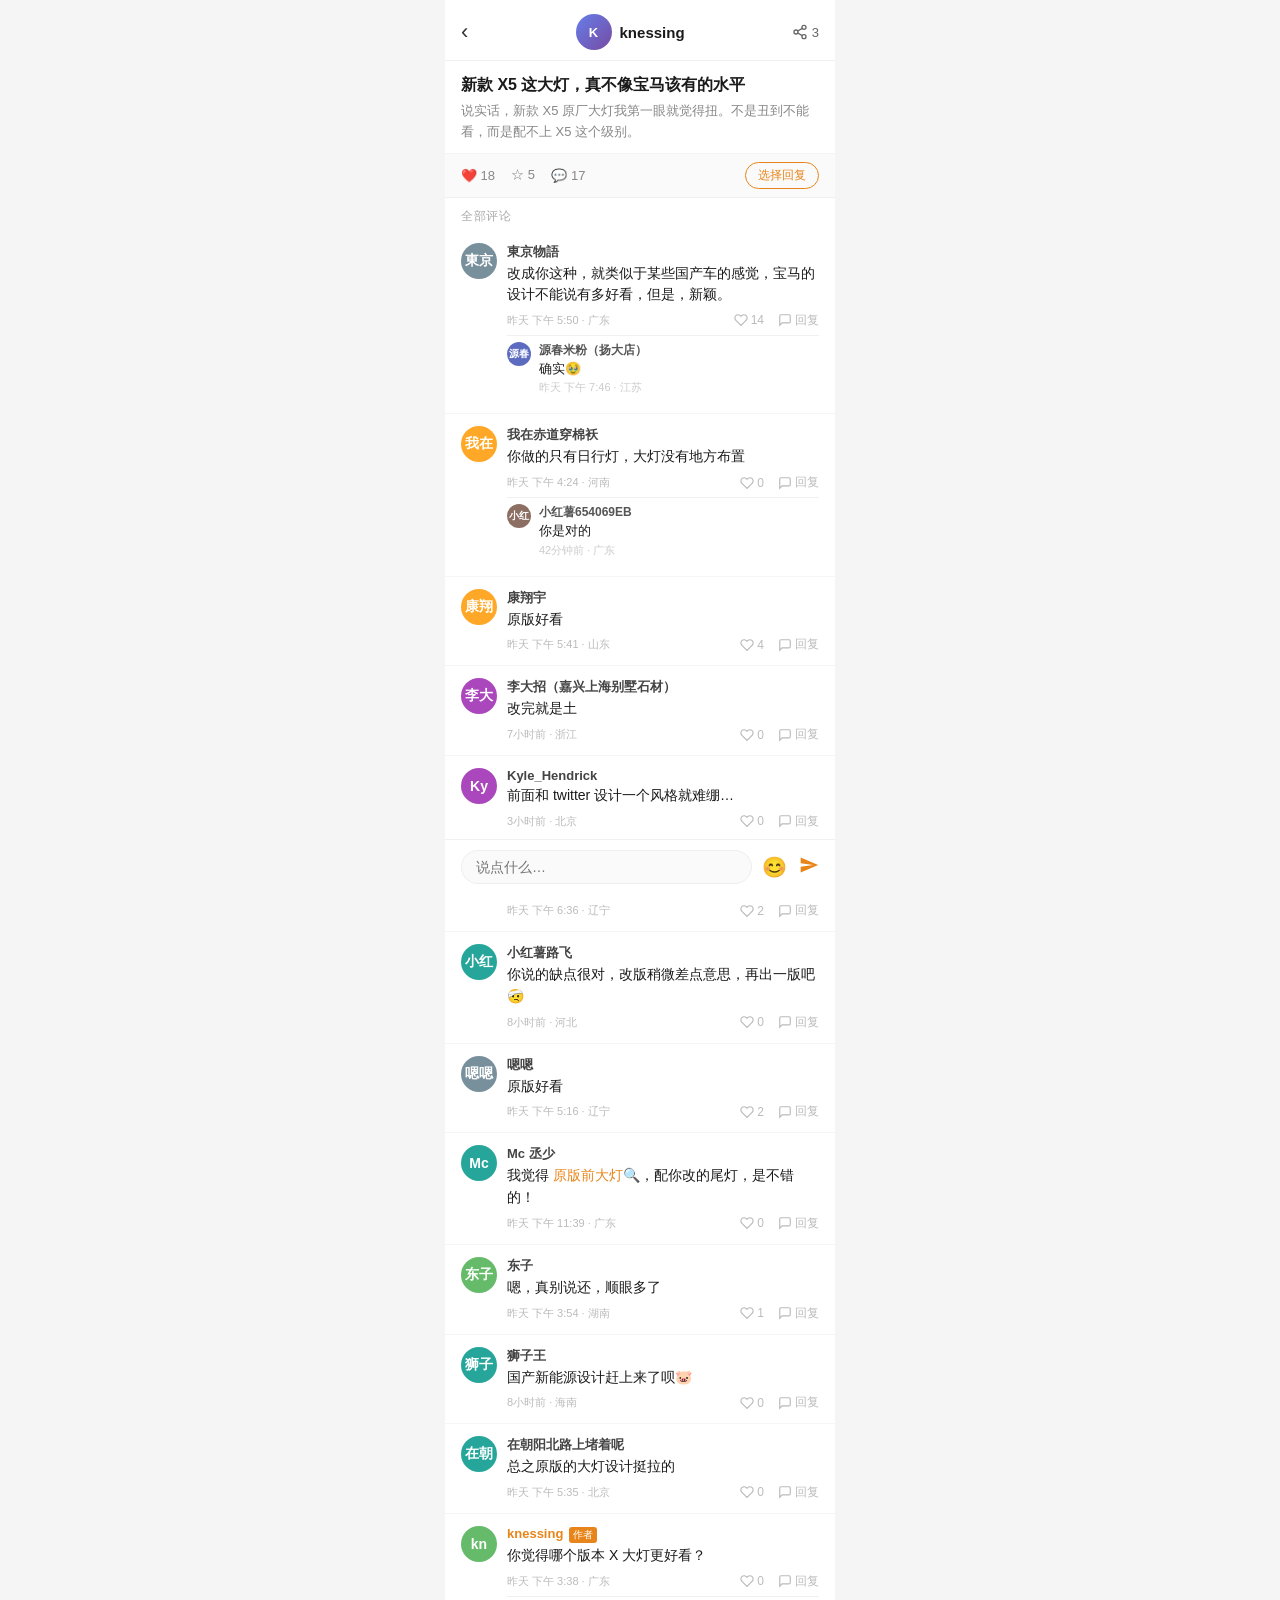
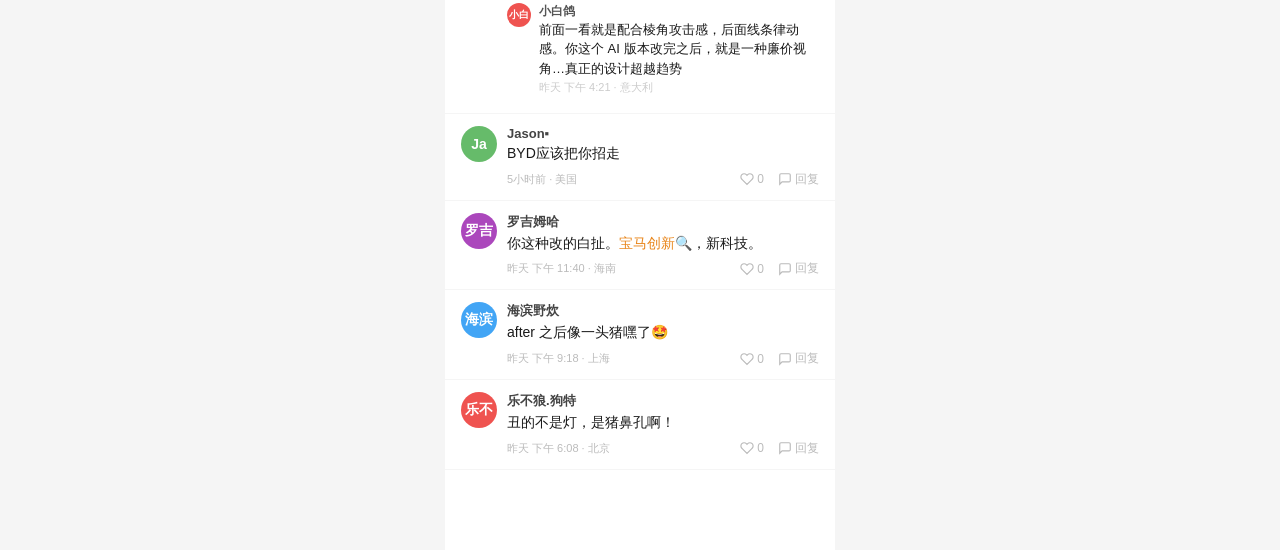
==== index.html @ ade6b425 "feat: 实现有选择回复评论系统 - 新增 index.html：仿小红书风格的评论界面 - 支持单条内联回复（点击评论下方回复按钮） - 支持有选择回复（批量）：进入选择模式 → 勾选多条评论 →" ====
<!DOCTYPE html>
<html lang="zh-CN">
<head>
  <meta charset="UTF-8" />
  <meta name="viewport" content="width=device-width, initial-scale=1.0, maximum-scale=1.0" />
  <title>有选择回复 · 评论系统</title>
  <style>
    * { box-sizing: border-box; margin: 0; padding: 0; }

    body {
      font-family: -apple-system, BlinkMacSystemFont, "PingFang SC", "Helvetica Neue", sans-serif;
      background: #f5f5f5;
      min-height: 100vh;
      display: flex;
      justify-content: center;
      align-items: flex-start;
    }

    .phone-frame {
      width: 390px;
      min-height: 100vh;
      background: #fff;
      position: relative;
      overflow: hidden;
    }

    /* ── Top bar ── */
    .top-bar {
      display: flex;
      align-items: center;
      justify-content: space-between;
      padding: 14px 16px 10px;
      border-bottom: 1px solid #f0f0f0;
      position: sticky;
      top: 0;
      background: #fff;
      z-index: 10;
    }
    .top-bar .back { font-size: 22px; color: #333; cursor: pointer; }
    .top-bar .profile { display: flex; align-items: center; gap: 8px; }
    .top-bar .avatar {
      width: 36px; height: 36px; border-radius: 50%;
      background: linear-gradient(135deg, #667eea, #764ba2);
      display: flex; align-items: center; justify-content: center;
      color: #fff; font-size: 13px; font-weight: 600;
    }
    .top-bar .username { font-size: 15px; font-weight: 600; color: #1a1a1a; }
    .top-bar .share-btn {
      display: flex; align-items: center; gap: 4px;
      font-size: 13px; color: #666;
    }

    /* ── Post header ── */
    .post-header {
      padding: 12px 16px 10px;
      border-bottom: 1px solid #f5f5f5;
    }
    .post-header h2 { font-size: 16px; font-weight: 700; color: #1a1a1a; line-height: 1.5; }
    .post-header p { font-size: 13px; color: #888; margin-top: 4px; line-height: 1.6; }

    /* ── Toolbar strip ── */
    .toolbar {
      display: flex;
      align-items: center;
      justify-content: space-between;
      padding: 8px 16px;
      border-bottom: 1px solid #f0f0f0;
      background: #fafafa;
    }
    .toolbar .stats { display: flex; gap: 16px; font-size: 13px; color: #888; }
    .toolbar .stats span { display: flex; align-items: center; gap: 4px; }

    /* ── Batch controls ── */
    .batch-bar {
      display: flex;
      align-items: center;
      justify-content: space-between;
      padding: 8px 16px;
      background: #fff8f0;
      border-bottom: 1px solid #ffe4b5;
      font-size: 13px;
    }
    .batch-bar.hidden { display: none; }
    .batch-bar .select-all {
      display: flex; align-items: center; gap: 6px; color: #e8851a; cursor: pointer;
    }
    .batch-bar .select-count { color: #888; }
    .batch-bar .reply-selected-btn {
      background: #e8851a; color: #fff;
      border: none; border-radius: 16px;
      padding: 5px 14px; font-size: 13px;
      cursor: pointer; font-weight: 600;
    }
    .batch-bar .reply-selected-btn:disabled {
      background: #ddd; color: #aaa; cursor: not-allowed;
    }

    /* ── Select mode toggle ── */
    .select-mode-btn {
      background: none; border: 1px solid #e8851a;
      color: #e8851a; border-radius: 14px;
      padding: 4px 12px; font-size: 12px;
      cursor: pointer; font-weight: 500;
    }
    .select-mode-btn.active {
      background: #e8851a; color: #fff;
    }

    /* ── Comment list ── */
    .comments-section { padding: 0 0 80px; }

    .section-label {
      font-size: 12px; color: #aaa;
      padding: 10px 16px 6px;
      letter-spacing: 0.5px;
    }

    .comment-item {
      display: flex;
      align-items: flex-start;
      gap: 10px;
      padding: 12px 16px;
      border-bottom: 1px solid #f5f5f5;
      position: relative;
      transition: background 0.15s;
      cursor: default;
    }
    .comment-item.selectable { cursor: pointer; }
    .comment-item.selected { background: #fff8f0; }
    .comment-item:hover.selectable { background: #fafafa; }

    /* Selection checkbox */
    .comment-item .check-wrap {
      display: none;
      flex-shrink: 0;
      margin-top: 2px;
    }
    .select-mode .comment-item .check-wrap { display: flex; }
    .check-box {
      width: 20px; height: 20px; border-radius: 50%;
      border: 2px solid #ccc;
      display: flex; align-items: center; justify-content: center;
      font-size: 11px; color: transparent;
      transition: all 0.15s;
    }
    .comment-item.selected .check-box {
      background: #e8851a; border-color: #e8851a; color: #fff;
    }

    .comment-avatar {
      width: 36px; height: 36px; border-radius: 50%;
      flex-shrink: 0;
      display: flex; align-items: center; justify-content: center;
      font-size: 14px; font-weight: 600; color: #fff;
    }
    .comment-body { flex: 1; min-width: 0; }
    .comment-meta {
      display: flex; align-items: baseline; gap: 6px; margin-bottom: 2px;
    }
    .comment-author { font-size: 13px; font-weight: 600; color: #444; }
    .comment-author.author-badge {
      color: #e8851a;
    }
    .author-tag {
      font-size: 10px; background: #e8851a; color: #fff;
      padding: 1px 4px; border-radius: 3px; font-weight: 500;
    }
    .comment-text {
      font-size: 14px; color: #1a1a1a; line-height: 1.55;
      word-break: break-all;
    }
    .comment-text .mention { color: #e8851a; }
    .comment-footer {
      display: flex; align-items: center; justify-content: space-between;
      margin-top: 6px;
    }
    .comment-time { font-size: 11px; color: #bbb; }
    .comment-actions { display: flex; align-items: center; gap: 14px; }
    .action-btn {
      display: flex; align-items: center; gap: 3px;
      font-size: 12px; color: #bbb;
      background: none; border: none; cursor: pointer;
      padding: 0;
    }
    .action-btn:hover { color: #888; }
    .action-btn.liked { color: #e8851a; }
    .action-btn svg { width: 14px; height: 14px; }

    /* inline reply ── */
    .inline-reply-area {
      display: none;
      margin-top: 8px;
      background: #f9f9f9;
      border-radius: 8px;
      overflow: hidden;
    }
    .inline-reply-area.open { display: block; }
    .inline-reply-area textarea {
      width: 100%; border: none; outline: none;
      background: transparent;
      font-size: 13px; color: #333;
      padding: 8px 10px; resize: none;
      min-height: 60px;
      font-family: inherit;
    }
    .inline-reply-footer {
      display: flex; justify-content: flex-end;
      padding: 4px 8px 6px;
      gap: 8px;
    }
    .cancel-reply-btn {
      background: none; border: 1px solid #ddd;
      color: #888; border-radius: 14px;
      padding: 4px 12px; font-size: 12px;
      cursor: pointer;
    }
    .send-reply-btn {
      background: #e8851a; color: #fff;
      border: none; border-radius: 14px;
      padding: 4px 14px; font-size: 12px;
      cursor: pointer; font-weight: 600;
    }
    .send-reply-btn:disabled { background: #ddd; color: #aaa; cursor: not-allowed; }

    /* sub-replies */
    .sub-replies { margin-top: 6px; padding-left: 0; }
    .sub-reply {
      display: flex; gap: 8px;
      padding: 6px 0;
      border-top: 1px solid #f0f0f0;
    }
    .sub-reply-avatar {
      width: 24px; height: 24px; border-radius: 50%;
      flex-shrink: 0;
      display: flex; align-items: center; justify-content: center;
      font-size: 10px; font-weight: 600; color: #fff;
    }
    .sub-reply-body .author { font-size: 12px; font-weight: 600; color: #555; }
    .sub-reply-body .text { font-size: 13px; color: #1a1a1a; line-height: 1.5; }
    .sub-reply-body .time { font-size: 11px; color: #ccc; margin-top: 2px; }

    /* ── Batch reply modal ── */
    .modal-overlay {
      display: none;
      position: fixed; inset: 0;
      background: rgba(0,0,0,0.45);
      z-index: 100;
      align-items: flex-end;
      justify-content: center;
    }
    .modal-overlay.open { display: flex; }
    .modal-sheet {
      width: 390px;
      background: #fff;
      border-radius: 18px 18px 0 0;
      padding: 0 0 30px;
      max-height: 80vh;
      overflow-y: auto;
      animation: slideUp 0.25s ease;
    }
    @keyframes slideUp {
      from { transform: translateY(100%); }
      to { transform: translateY(0); }
    }
    .modal-handle {
      width: 36px; height: 4px; background: #ddd; border-radius: 2px;
      margin: 12px auto 6px;
    }
    .modal-header {
      display: flex; align-items: center; justify-content: space-between;
      padding: 10px 16px;
      border-bottom: 1px solid #f0f0f0;
    }
    .modal-header h3 { font-size: 15px; font-weight: 700; }
    .modal-close {
      background: none; border: none; font-size: 20px;
      color: #aaa; cursor: pointer; line-height: 1;
    }
    .selected-preview {
      padding: 10px 16px;
      border-bottom: 1px solid #f5f5f5;
    }
    .selected-preview-label {
      font-size: 12px; color: #aaa; margin-bottom: 8px;
    }
    .selected-chip {
      display: inline-flex; align-items: center; gap: 4px;
      background: #fff5e6; border: 1px solid #ffd699;
      border-radius: 12px; padding: 3px 10px;
      font-size: 12px; color: #c87000;
      margin: 3px 4px 3px 0;
    }
    .selected-chip .chip-remove {
      cursor: pointer; font-size: 13px; color: #e8851a;
      line-height: 1;
    }
    .modal-textarea-wrap { padding: 10px 16px; }
    .modal-textarea-wrap textarea {
      width: 100%; border: 1px solid #eee;
      border-radius: 10px; outline: none;
      font-size: 14px; color: #333;
      padding: 10px 12px; resize: none;
      min-height: 90px;
      font-family: inherit;
      background: #fafafa;
    }
    .modal-textarea-wrap textarea:focus { border-color: #e8851a; background: #fff; }
    .modal-actions {
      display: flex; justify-content: flex-end;
      padding: 4px 16px;
      gap: 10px;
    }
    .modal-cancel-btn {
      background: none; border: 1px solid #ddd;
      color: #888; border-radius: 20px;
      padding: 8px 20px; font-size: 14px;
      cursor: pointer;
    }
    .modal-send-btn {
      background: #e8851a; color: #fff;
      border: none; border-radius: 20px;
      padding: 8px 24px; font-size: 14px;
      cursor: pointer; font-weight: 600;
    }
    .modal-send-btn:disabled { background: #ddd; color: #aaa; cursor: not-allowed; }

    /* ── Bottom bar ── */
    .bottom-bar {
      position: fixed; bottom: 0;
      width: 390px;
      background: #fff;
      border-top: 1px solid #f0f0f0;
      padding: 10px 16px 16px;
      display: flex; align-items: center; gap: 10px;
    }
    .bottom-input {
      flex: 1; border: 1px solid #eee; border-radius: 20px;
      padding: 8px 14px; font-size: 14px;
      outline: none; background: #fafafa;
      font-family: inherit; color: #333;
    }
    .bottom-input:focus { border-color: #e8851a; background: #fff; }
    .bottom-actions { display: flex; gap: 12px; align-items: center; }
    .bottom-icon { font-size: 20px; color: #888; cursor: pointer; }

    /* toast */
    .toast {
      position: fixed; bottom: 80px; left: 50%;
      transform: translateX(-50%) translateY(20px);
      background: rgba(0,0,0,0.75); color: #fff;
      padding: 8px 18px; border-radius: 20px;
      font-size: 13px; opacity: 0;
      transition: all 0.25s;
      z-index: 200;
      white-space: nowrap;
    }
    .toast.show { opacity: 1; transform: translateX(-50%) translateY(0); }
  </style>
</head>
<body>
<div class="phone-frame">

  <!-- Top bar -->
  <div class="top-bar">
    <span class="back">‹</span>
    <div class="profile">
      <div class="avatar">K</div>
      <span class="username">knessing</span>
    </div>
    <div class="share-btn">
      <svg width="16" height="16" viewBox="0 0 24 24" fill="none" stroke="currentColor" stroke-width="2"><circle cx="18" cy="5" r="3"/><circle cx="6" cy="12" r="3"/><circle cx="18" cy="19" r="3"/><line x1="8.59" y1="13.51" x2="15.42" y2="17.49"/><line x1="15.41" y1="6.51" x2="8.59" y2="10.49"/></svg>
      3
    </div>
  </div>

  <!-- Post header -->
  <div class="post-header">
    <h2>新款 X5 这大灯，真不像宝马该有的水平</h2>
    <p>说实话，新款 X5 原厂大灯我第一眼就觉得扭。不是丑到不能看，而是配不上 X5 这个级别。</p>
  </div>

  <!-- Toolbar -->
  <div class="toolbar">
    <div class="stats">
      <span>❤️ 18</span>
      <span>☆ 5</span>
      <span>💬 <span id="comment-count">41</span></span>
    </div>
    <button class="select-mode-btn" id="selectModeBtn" onclick="toggleSelectMode()">选择回复</button>
  </div>

  <!-- Batch bar -->
  <div class="batch-bar hidden" id="batchBar">
    <label class="select-all" onclick="toggleSelectAll()">
      <div class="check-box" id="selectAllBox">✓</div>
      全选
    </label>
    <span class="select-count" id="selectCount">已选 0 条</span>
    <button class="reply-selected-btn" id="replySelectedBtn" disabled onclick="openBatchModal()">回复所选</button>
  </div>

  <!-- Comments -->
  <div class="comments-section" id="commentsSection">
    <div class="section-label">全部评论</div>
  </div>

  <!-- Bottom bar -->
  <div class="bottom-bar">
    <input class="bottom-input" placeholder="说点什么…" id="mainInput" />
    <div class="bottom-actions">
      <span class="bottom-icon">😊</span>
      <span class="bottom-icon" onclick="sendMainComment()">
        <svg width="20" height="20" viewBox="0 0 24 24" fill="#e8851a"><path d="M2 21l21-9L2 3v7l15 2-15 2z"/></svg>
      </span>
    </div>
  </div>
</div>

<!-- Batch reply modal -->
<div class="modal-overlay" id="batchModal">
  <div class="modal-sheet">
    <div class="modal-handle"></div>
    <div class="modal-header">
      <h3>批量回复所选评论</h3>
      <button class="modal-close" onclick="closeBatchModal()">×</button>
    </div>
    <div class="selected-preview">
      <div class="selected-preview-label">已选评论用户</div>
      <div id="selectedChips"></div>
    </div>
    <div class="modal-textarea-wrap">
      <textarea id="batchReplyText" placeholder="输入回复内容，将发送给所有选中的评论…" oninput="updateModalSendBtn()"></textarea>
    </div>
    <div class="modal-actions">
      <button class="modal-cancel-btn" onclick="closeBatchModal()">取消</button>
      <button class="modal-send-btn" id="modalSendBtn" disabled onclick="sendBatchReply()">发送回复</button>
    </div>
  </div>
</div>

<div class="toast" id="toast"></div>

<script>
// ── Data ──────────────────────────────────────────────────────────────────
const AVATAR_COLORS = [
  '#5c6bc0','#26a69a','#66bb6a','#ef5350','#ab47bc',
  '#42a5f5','#ffa726','#8d6e63','#78909c','#ec407a'
];

const commentsData = [
  {
    id: 1, author: '東京物語',
    text: '改成你这种，就类似于某些国产车的感觉，宝马的设计不能说有多好看，但是，新颖。',
    time: '昨天 下午 5:50', location: '广东', likes: 14,
    replies: [
      { id: 11, author: '源春米粉（扬大店）', text: '确实🥹', time: '昨天 下午 7:46', location: '江苏' }
    ]
  },
  {
    id: 2, author: '我在赤道穿棉袄',
    text: '你做的只有日行灯，大灯没有地方布置',
    time: '昨天 下午 4:24', location: '河南', likes: 0,
    replies: [
      { id: 21, author: '小红薯654069EB', text: '你是对的', time: '42分钟前', location: '广东' }
    ]
  },
  {
    id: 3, author: '康翔宇', text: '原版好看',
    time: '昨天 下午 5:41', location: '山东', likes: 4, replies: []
  },
  {
    id: 4, author: '李大招（嘉兴上海别墅石材）', text: '改完就是土',
    time: '7小时前', location: '浙江', likes: 0, replies: []
  },
  {
    id: 5, author: 'Kyle_Hendrick', text: '前面和 twitter 设计一个风格就难绷…',
    time: '3小时前', location: '北京', likes: 0, replies: []
  },
  {
    id: 6, author: '神经蛙', text: '我站原版',
    time: '昨天 下午 6:36', location: '辽宁', likes: 2, replies: []
  },
  {
    id: 7, author: '小红薯路飞',
    text: '你说的缺点很对，改版稍微差点意思，再出一版吧🤕',
    time: '8小时前', location: '河北', likes: 0, replies: []
  },
  {
    id: 8, author: '嗯嗯', text: '原版好看',
    time: '昨天 下午 5:16', location: '辽宁', likes: 2, replies: []
  },
  {
    id: 9, author: 'Mc 丞少',
    text: '我觉得 <span class="mention">原版前大灯</span>🔍，配你改的尾灯，是不错的！',
    time: '昨天 下午 11:39', location: '广东', likes: 0, replies: []
  },
  {
    id: 10, author: '东子', text: '嗯，真别说还，顺眼多了',
    time: '昨天 下午 3:54', location: '湖南', likes: 1, replies: []
  },
  {
    id: 11, author: '狮子王', text: '国产新能源设计赶上来了呗🐷',
    time: '8小时前', location: '海南', likes: 0, replies: []
  },
  {
    id: 12, author: '在朝阳北路上堵着呢', text: '总之原版的大灯设计挺拉的',
    time: '昨天 下午 5:35', location: '北京', likes: 0, replies: []
  },
  {
    id: 13, author: 'knessing', isAuthor: true,
    text: '你觉得哪个版本 X 大灯更好看？',
    time: '昨天 下午 3:38', location: '广东', likes: 0, replies: [
      { id: 131, author: '小白鸽',
        text: '前面一看就是配合棱角攻击感，后面线条律动感。你这个 AI 版本改完之后，就是一种廉价视角…真正的设计超越趋势',
        time: '昨天 下午 4:21', location: '意大利' }
    ]
  },
  {
    id: 14, author: 'Jason▪️', text: 'BYD应该把你招走',
    time: '5小时前', location: '美国', likes: 0, replies: []
  },
  {
    id: 15, author: '罗吉姆哈',
    text: '你这种改的白扯。<span class="mention">宝马创新</span>🔍，新科技。',
    time: '昨天 下午 11:40', location: '海南', likes: 0, replies: []
  },
  {
    id: 16, author: '海滨野炊', text: 'after 之后像一头猪嘿了🤩',
    time: '昨天 下午 9:18', location: '上海', likes: 0, replies: []
  },
  {
    id: 17, author: '乐不狼.狗特', text: '丑的不是灯，是猪鼻孔啊！',
    time: '昨天 下午 6:08', location: '北京', likes: 0, replies: []
  },
];

// ── State ─────────────────────────────────────────────────────────────────
let selectMode = false;
let selectedIds = new Set();
let likedIds = new Set();
let openReplyId = null;
let comments = JSON.parse(JSON.stringify(commentsData));

function getAvatarColor(name) {
  let h = 0;
  for (let i = 0; i < name.length; i++) h = (h * 31 + name.charCodeAt(i)) & 0xffffff;
  return AVATAR_COLORS[Math.abs(h) % AVATAR_COLORS.length];
}
function initials(name) { return name.replace(/[^\u4e00-\u9fa5a-zA-Z]/g, '').slice(0, 2) || name.slice(0, 2); }

// ── Render ────────────────────────────────────────────────────────────────
function render() {
  const container = document.getElementById('commentsSection');
  const label = container.querySelector('.section-label');
  container.innerHTML = '';
  container.appendChild(label);

  if (selectMode) container.classList.add('select-mode');
  else container.classList.remove('select-mode');

  comments.forEach(c => {
    const el = buildCommentEl(c);
    container.appendChild(el);
  });
  document.getElementById('comment-count').textContent = comments.length;
}

function buildCommentEl(c) {
  const wrap = document.createElement('div');
  wrap.className = 'comment-item' + (selectMode ? ' selectable' : '') + (selectedIds.has(c.id) ? ' selected' : '');
  wrap.dataset.id = c.id;

  if (selectMode) {
    wrap.addEventListener('click', () => toggleSelect(c.id));
  }

  const checkWrap = `<div class="check-wrap"><div class="check-box">${selectedIds.has(c.id) ? '✓' : ''}</div></div>`;
  const avatarBg = getAvatarColor(c.author);
  const avatar = `<div class="comment-avatar" style="background:${avatarBg}">${initials(c.author)}</div>`;

  const authorClass = c.isAuthor ? 'comment-author author-badge' : 'comment-author';
  const authorTag = c.isAuthor ? '<span class="author-tag">作者</span>' : '';

  const subRepliesHtml = (c.replies || []).map(r => `
    <div class="sub-reply">
      <div class="sub-reply-avatar" style="background:${getAvatarColor(r.author)}">${initials(r.author)}</div>
      <div class="sub-reply-body">
        <div class="author">${escHtml(r.author)}</div>
        <div class="text">${escHtml(r.text)}</div>
        <div class="time">${r.time} · ${r.location}</div>
      </div>
    </div>`).join('');

  const replyAreaOpen = openReplyId === c.id;

  wrap.innerHTML = `
    ${checkWrap}
    ${avatar}
    <div class="comment-body">
      <div class="comment-meta">
        <span class="${authorClass}">${escHtml(c.author)}</span>
        ${authorTag}
      </div>
      <div class="comment-text">${c.text}</div>
      <div class="comment-footer">
        <span class="comment-time">${c.time} · ${c.location}</span>
        <div class="comment-actions">
          <button class="action-btn${likedIds.has(c.id) ? ' liked' : ''}" data-action="like" data-id="${c.id}">
            <svg viewBox="0 0 24 24" fill="${likedIds.has(c.id) ? 'currentColor' : 'none'}" stroke="currentColor" stroke-width="2">
              <path d="M20.84 4.61a5.5 5.5 0 0 0-7.78 0L12 5.67l-1.06-1.06a5.5 5.5 0 0 0-7.78 7.78l1.06 1.06L12 21.23l7.78-7.78 1.06-1.06a5.5 5.5 0 0 0 0-7.78z"/>
            </svg>
            ${(c.likes || 0) + (likedIds.has(c.id) ? 1 : 0)}
          </button>
          <button class="action-btn" data-action="reply" data-id="${c.id}">
            <svg viewBox="0 0 24 24" fill="none" stroke="currentColor" stroke-width="2">
              <path d="M21 15a2 2 0 0 1-2 2H7l-4 4V5a2 2 0 0 1 2-2h14a2 2 0 0 1 2 2z"/>
            </svg>
            回复
          </button>
        </div>
      </div>
      <div class="inline-reply-area${replyAreaOpen ? ' open' : ''}" id="reply-area-${c.id}">
        <textarea placeholder="回复 @${escAttr(c.author)}…" id="reply-input-${c.id}"></textarea>
        <div class="inline-reply-footer">
          <button class="cancel-reply-btn" data-action="cancel-reply" data-id="${c.id}">取消</button>
          <button class="send-reply-btn" data-action="send-reply" data-id="${c.id}">发送</button>
        </div>
      </div>
      ${subRepliesHtml ? `<div class="sub-replies">${subRepliesHtml}</div>` : ''}
    </div>`;

  // Delegate click events inside comment
  wrap.addEventListener('click', e => {
    if (selectMode) return; // handled by wrap click
    const btn = e.target.closest('[data-action]');
    if (!btn) return;
    e.stopPropagation();
    const action = btn.dataset.action;
    const id = parseInt(btn.dataset.id);
    if (action === 'like') handleLike(id);
    else if (action === 'reply') handleReply(id);
    else if (action === 'cancel-reply') handleCancelReply(id);
    else if (action === 'send-reply') handleSendReply(id);
  });

  return wrap;
}

function escHtml(s) {
  return String(s).replace(/&/g,'&amp;').replace(/</g,'&lt;').replace(/>/g,'&gt;');
}
function escAttr(s) {
  return String(s).replace(/"/g,'&quot;');
}

// ── Actions ───────────────────────────────────────────────────────────────
function handleLike(id) {
  if (likedIds.has(id)) likedIds.delete(id);
  else likedIds.add(id);
  render();
}

function handleReply(id) {
  openReplyId = openReplyId === id ? null : id;
  render();
  if (openReplyId) {
    const ta = document.getElementById(`reply-input-${id}`);
    if (ta) ta.focus();
  }
}

function handleCancelReply(id) {
  openReplyId = null;
  render();
}

function handleSendReply(id) {
  const ta = document.getElementById(`reply-input-${id}`);
  const text = ta ? ta.value.trim() : '';
  if (!text) { showToast('请输入回复内容'); return; }
  const c = comments.find(x => x.id === id);
  if (c) {
    c.replies = c.replies || [];
    c.replies.push({
      id: Date.now(), author: 'knessing',
      text, time: '刚刚', location: '广东'
    });
  }
  openReplyId = null;
  render();
  showToast('回复已发送');
}

function toggleSelectMode() {
  selectMode = !selectMode;
  selectedIds.clear();
  openReplyId = null;
  const btn = document.getElementById('selectModeBtn');
  const bar = document.getElementById('batchBar');
  if (selectMode) {
    btn.textContent = '取消选择';
    btn.classList.add('active');
    bar.classList.remove('hidden');
  } else {
    btn.textContent = '选择回复';
    btn.classList.remove('active');
    bar.classList.add('hidden');
  }
  updateBatchBar();
  render();
}

function toggleSelect(id) {
  if (selectedIds.has(id)) selectedIds.delete(id);
  else selectedIds.add(id);
  updateBatchBar();
  render();
}

function toggleSelectAll() {
  if (selectedIds.size === comments.length) {
    selectedIds.clear();
  } else {
    comments.forEach(c => selectedIds.add(c.id));
  }
  updateBatchBar();
  render();
}

function updateBatchBar() {
  const n = selectedIds.size;
  document.getElementById('selectCount').textContent = `已选 ${n} 条`;
  const btn = document.getElementById('replySelectedBtn');
  btn.disabled = n === 0;
  const box = document.getElementById('selectAllBox');
  if (selectedIds.size === comments.length && comments.length > 0) {
    box.textContent = '✓';
    box.style.background = '#e8851a';
    box.style.borderColor = '#e8851a';
    box.style.color = '#fff';
  } else {
    box.textContent = '';
    box.style.background = '';
    box.style.borderColor = '';
    box.style.color = '';
  }
}

function openBatchModal() {
  const chips = document.getElementById('selectedChips');
  chips.innerHTML = '';
  selectedIds.forEach(id => {
    const c = comments.find(x => x.id === id);
    if (!c) return;
    const chip = document.createElement('span');
    chip.className = 'selected-chip';
    chip.innerHTML = `@${escHtml(c.author)} <span class="chip-remove" data-id="${id}">×</span>`;
    chip.querySelector('.chip-remove').addEventListener('click', e => {
      e.stopPropagation();
      selectedIds.delete(id);
      updateBatchBar();
      openBatchModal(); // re-render chips
    });
    chips.appendChild(chip);
  });
  if (selectedIds.size === 0) { closeBatchModal(); return; }
  document.getElementById('batchModal').classList.add('open');
  document.getElementById('batchReplyText').value = '';
  updateModalSendBtn();
}

function closeBatchModal() {
  document.getElementById('batchModal').classList.remove('open');
}

function updateModalSendBtn() {
  const v = document.getElementById('batchReplyText').value.trim();
  document.getElementById('modalSendBtn').disabled = !v || selectedIds.size === 0;
}

function sendBatchReply() {
  const text = document.getElementById('batchReplyText').value.trim();
  if (!text) return;
  selectedIds.forEach(id => {
    const c = comments.find(x => x.id === id);
    if (c) {
      c.replies = c.replies || [];
      c.replies.push({
        id: Date.now() + Math.random(),
        author: 'knessing',
        text,
        time: '刚刚', location: '广东'
      });
    }
  });
  const count = selectedIds.size;
  selectedIds.clear();
  toggleSelectMode(); // exit select mode
  closeBatchModal();
  render();
  showToast(`已向 ${count} 条评论发送回复`);
}

function sendMainComment() {
  const inp = document.getElementById('mainInput');
  const text = inp.value.trim();
  if (!text) return;
  comments.unshift({
    id: Date.now(), author: 'knessing', isAuthor: true,
    text, time: '刚刚', location: '广东', likes: 0, replies: []
  });
  inp.value = '';
  render();
  showToast('评论已发布');
  document.getElementById('commentsSection').scrollIntoView({ behavior: 'smooth' });
}

function showToast(msg) {
  const t = document.getElementById('toast');
  t.textContent = msg;
  t.classList.add('show');
  setTimeout(() => t.classList.remove('show'), 2200);
}

// Close modal when clicking overlay
document.getElementById('batchModal').addEventListener('click', e => {
  if (e.target === document.getElementById('batchModal')) closeBatchModal();
});

// ── Init ──────────────────────────────────────────────────────────────────
render();
</script>
</body>
</html>
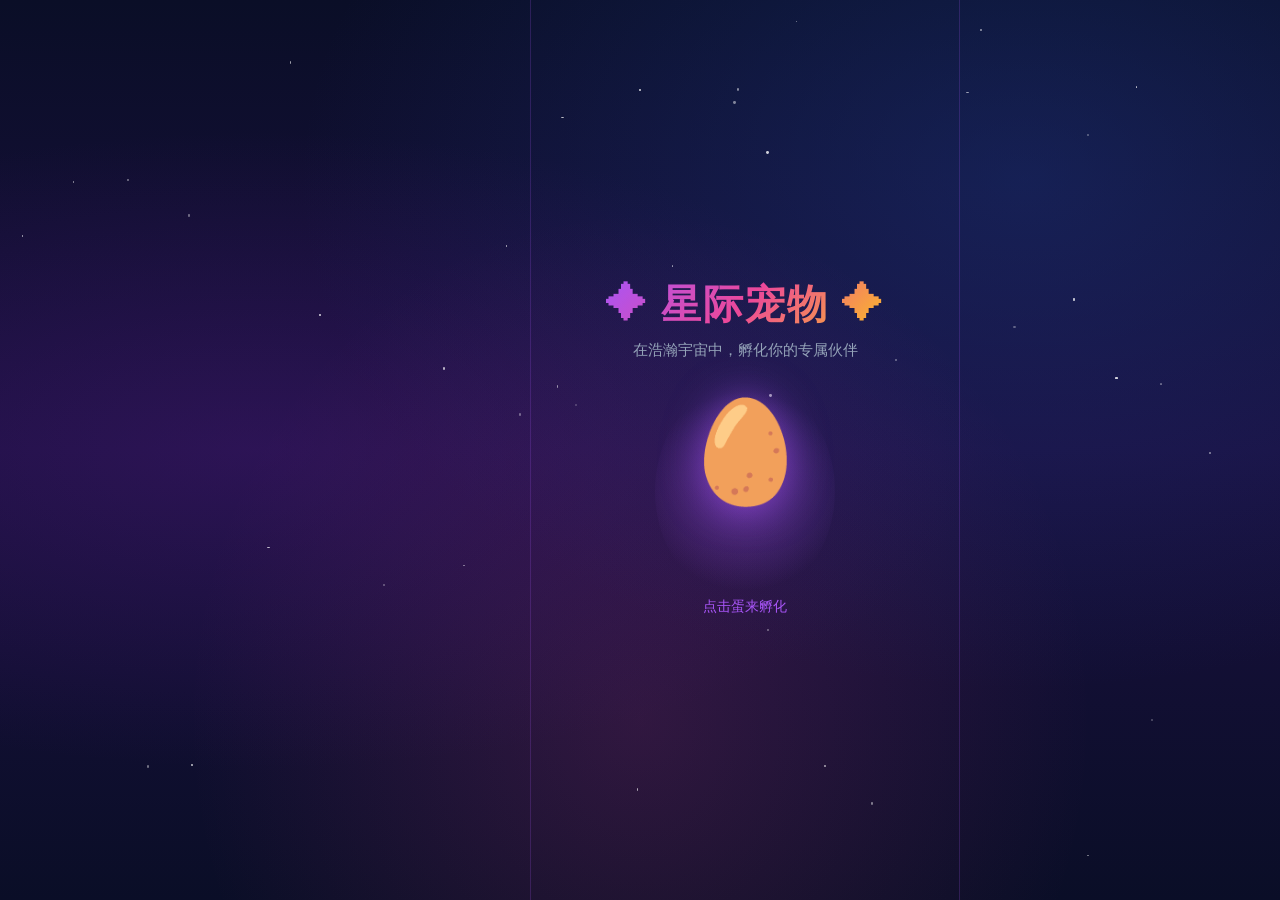
==== commit f4aa4047: "Add mobile space pet raising game (Star Pets) - Mobile-first HTML/CSS/JS game with cosmic theme - Fo" ====
--- a/index.html
+++ b/index.html
@@ -1,834 +1,168 @@
 <!DOCTYPE html>
 <html lang="zh-CN">
 <head>
-  <meta charset="UTF-8" />
-  <meta name="viewport" content="width=device-width, initial-scale=1.0, maximum-scale=1.0" />
-  <title>有选择回复 · 评论系统</title>
-  <style>
-    * { box-sizing: border-box; margin: 0; padding: 0; }
-
-    body {
-      font-family: -apple-system, BlinkMacSystemFont, "PingFang SC", "Helvetica Neue", sans-serif;
-      background: #f5f5f5;
-      min-height: 100vh;
-      display: flex;
-      justify-content: center;
-      align-items: flex-start;
-    }
-
-    .phone-frame {
-      width: 390px;
-      min-height: 100vh;
-      background: #fff;
-      position: relative;
-      overflow: hidden;
-    }
-
-    /* ── Top bar ── */
-    .top-bar {
-      display: flex;
-      align-items: center;
-      justify-content: space-between;
-      padding: 14px 16px 10px;
-      border-bottom: 1px solid #f0f0f0;
-      position: sticky;
-      top: 0;
-      background: #fff;
-      z-index: 10;
-    }
-    .top-bar .back { font-size: 22px; color: #333; cursor: pointer; }
-    .top-bar .profile { display: flex; align-items: center; gap: 8px; }
-    .top-bar .avatar {
-      width: 36px; height: 36px; border-radius: 50%;
-      background: linear-gradient(135deg, #667eea, #764ba2);
-      display: flex; align-items: center; justify-content: center;
-      color: #fff; font-size: 13px; font-weight: 600;
-    }
-    .top-bar .username { font-size: 15px; font-weight: 600; color: #1a1a1a; }
-    .top-bar .share-btn {
-      display: flex; align-items: center; gap: 4px;
-      font-size: 13px; color: #666;
-    }
-
-    /* ── Post header ── */
-    .post-header {
-      padding: 12px 16px 10px;
-      border-bottom: 1px solid #f5f5f5;
-    }
-    .post-header h2 { font-size: 16px; font-weight: 700; color: #1a1a1a; line-height: 1.5; }
-    .post-header p { font-size: 13px; color: #888; margin-top: 4px; line-height: 1.6; }
-
-    /* ── Toolbar strip ── */
-    .toolbar {
-      display: flex;
-      align-items: center;
-      justify-content: space-between;
-      padding: 8px 16px;
-      border-bottom: 1px solid #f0f0f0;
-      background: #fafafa;
-    }
-    .toolbar .stats { display: flex; gap: 16px; font-size: 13px; color: #888; }
-    .toolbar .stats span { display: flex; align-items: center; gap: 4px; }
-
-    /* ── Batch controls ── */
-    .batch-bar {
-      display: flex;
-      align-items: center;
-      justify-content: space-between;
-      padding: 8px 16px;
-      background: #fff8f0;
-      border-bottom: 1px solid #ffe4b5;
-      font-size: 13px;
-    }
-    .batch-bar.hidden { display: none; }
-    .batch-bar .select-all {
-      display: flex; align-items: center; gap: 6px; color: #e8851a; cursor: pointer;
-    }
-    .batch-bar .select-count { color: #888; }
-    .batch-bar .reply-selected-btn {
-      background: #e8851a; color: #fff;
-      border: none; border-radius: 16px;
-      padding: 5px 14px; font-size: 13px;
-      cursor: pointer; font-weight: 600;
-    }
-    .batch-bar .reply-selected-btn:disabled {
-      background: #ddd; color: #aaa; cursor: not-allowed;
-    }
-
-    /* ── Select mode toggle ── */
-    .select-mode-btn {
-      background: none; border: 1px solid #e8851a;
-      color: #e8851a; border-radius: 14px;
-      padding: 4px 12px; font-size: 12px;
-      cursor: pointer; font-weight: 500;
-    }
-    .select-mode-btn.active {
-      background: #e8851a; color: #fff;
-    }
-
-    /* ── Comment list ── */
-    .comments-section { padding: 0 0 80px; }
-
-    .section-label {
-      font-size: 12px; color: #aaa;
-      padding: 10px 16px 6px;
-      letter-spacing: 0.5px;
-    }
-
-    .comment-item {
-      display: flex;
-      align-items: flex-start;
-      gap: 10px;
-      padding: 12px 16px;
-      border-bottom: 1px solid #f5f5f5;
-      position: relative;
-      transition: background 0.15s;
-      cursor: default;
-    }
-    .comment-item.selectable { cursor: pointer; }
-    .comment-item.selected { background: #fff8f0; }
-    .comment-item:hover.selectable { background: #fafafa; }
-
-    /* Selection checkbox */
-    .comment-item .check-wrap {
-      display: none;
-      flex-shrink: 0;
-      margin-top: 2px;
-    }
-    .select-mode .comment-item .check-wrap { display: flex; }
-    .check-box {
-      width: 20px; height: 20px; border-radius: 50%;
-      border: 2px solid #ccc;
-      display: flex; align-items: center; justify-content: center;
-      font-size: 11px; color: transparent;
-      transition: all 0.15s;
-    }
-    .comment-item.selected .check-box {
-      background: #e8851a; border-color: #e8851a; color: #fff;
-    }
-
-    .comment-avatar {
-      width: 36px; height: 36px; border-radius: 50%;
-      flex-shrink: 0;
-      display: flex; align-items: center; justify-content: center;
-      font-size: 14px; font-weight: 600; color: #fff;
-    }
-    .comment-body { flex: 1; min-width: 0; }
-    .comment-meta {
-      display: flex; align-items: baseline; gap: 6px; margin-bottom: 2px;
-    }
-    .comment-author { font-size: 13px; font-weight: 600; color: #444; }
-    .comment-author.author-badge {
-      color: #e8851a;
-    }
-    .author-tag {
-      font-size: 10px; background: #e8851a; color: #fff;
-      padding: 1px 4px; border-radius: 3px; font-weight: 500;
-    }
-    .comment-text {
-      font-size: 14px; color: #1a1a1a; line-height: 1.55;
-      word-break: break-all;
-    }
-    .comment-text .mention { color: #e8851a; }
-    .comment-footer {
-      display: flex; align-items: center; justify-content: space-between;
-      margin-top: 6px;
-    }
-    .comment-time { font-size: 11px; color: #bbb; }
-    .comment-actions { display: flex; align-items: center; gap: 14px; }
-    .action-btn {
-      display: flex; align-items: center; gap: 3px;
-      font-size: 12px; color: #bbb;
-      background: none; border: none; cursor: pointer;
-      padding: 0;
-    }
-    .action-btn:hover { color: #888; }
-    .action-btn.liked { color: #e8851a; }
-    .action-btn svg { width: 14px; height: 14px; }
-
-    /* inline reply ── */
-    .inline-reply-area {
-      display: none;
-      margin-top: 8px;
-      background: #f9f9f9;
-      border-radius: 8px;
-      overflow: hidden;
-    }
-    .inline-reply-area.open { display: block; }
-    .inline-reply-area textarea {
-      width: 100%; border: none; outline: none;
-      background: transparent;
-      font-size: 13px; color: #333;
-      padding: 8px 10px; resize: none;
-      min-height: 60px;
-      font-family: inherit;
-    }
-    .inline-reply-footer {
-      display: flex; justify-content: flex-end;
-      padding: 4px 8px 6px;
-      gap: 8px;
-    }
-    .cancel-reply-btn {
-      background: none; border: 1px solid #ddd;
-      color: #888; border-radius: 14px;
-      padding: 4px 12px; font-size: 12px;
-      cursor: pointer;
-    }
-    .send-reply-btn {
-      background: #e8851a; color: #fff;
-      border: none; border-radius: 14px;
-      padding: 4px 14px; font-size: 12px;
-      cursor: pointer; font-weight: 600;
-    }
-    .send-reply-btn:disabled { background: #ddd; color: #aaa; cursor: not-allowed; }
-
-    /* sub-replies */
-    .sub-replies { margin-top: 6px; padding-left: 0; }
-    .sub-reply {
-      display: flex; gap: 8px;
-      padding: 6px 0;
-      border-top: 1px solid #f0f0f0;
-    }
-    .sub-reply-avatar {
-      width: 24px; height: 24px; border-radius: 50%;
-      flex-shrink: 0;
-      display: flex; align-items: center; justify-content: center;
-      font-size: 10px; font-weight: 600; color: #fff;
-    }
-    .sub-reply-body .author { font-size: 12px; font-weight: 600; color: #555; }
-    .sub-reply-body .text { font-size: 13px; color: #1a1a1a; line-height: 1.5; }
-    .sub-reply-body .time { font-size: 11px; color: #ccc; margin-top: 2px; }
-
-    /* ── Batch reply modal ── */
-    .modal-overlay {
-      display: none;
-      position: fixed; inset: 0;
-      background: rgba(0,0,0,0.45);
-      z-index: 100;
-      align-items: flex-end;
-      justify-content: center;
-    }
-    .modal-overlay.open { display: flex; }
-    .modal-sheet {
-      width: 390px;
-      background: #fff;
-      border-radius: 18px 18px 0 0;
-      padding: 0 0 30px;
-      max-height: 80vh;
-      overflow-y: auto;
-      animation: slideUp 0.25s ease;
-    }
-    @keyframes slideUp {
-      from { transform: translateY(100%); }
-      to { transform: translateY(0); }
-    }
-    .modal-handle {
-      width: 36px; height: 4px; background: #ddd; border-radius: 2px;
-      margin: 12px auto 6px;
-    }
-    .modal-header {
-      display: flex; align-items: center; justify-content: space-between;
-      padding: 10px 16px;
-      border-bottom: 1px solid #f0f0f0;
-    }
-    .modal-header h3 { font-size: 15px; font-weight: 700; }
-    .modal-close {
-      background: none; border: none; font-size: 20px;
-      color: #aaa; cursor: pointer; line-height: 1;
-    }
-    .selected-preview {
-      padding: 10px 16px;
-      border-bottom: 1px solid #f5f5f5;
-    }
-    .selected-preview-label {
-      font-size: 12px; color: #aaa; margin-bottom: 8px;
-    }
-    .selected-chip {
-      display: inline-flex; align-items: center; gap: 4px;
-      background: #fff5e6; border: 1px solid #ffd699;
-      border-radius: 12px; padding: 3px 10px;
-      font-size: 12px; color: #c87000;
-      margin: 3px 4px 3px 0;
-    }
-    .selected-chip .chip-remove {
-      cursor: pointer; font-size: 13px; color: #e8851a;
-      line-height: 1;
-    }
-    .modal-textarea-wrap { padding: 10px 16px; }
-    .modal-textarea-wrap textarea {
-      width: 100%; border: 1px solid #eee;
-      border-radius: 10px; outline: none;
-      font-size: 14px; color: #333;
-      padding: 10px 12px; resize: none;
-      min-height: 90px;
-      font-family: inherit;
-      background: #fafafa;
-    }
-    .modal-textarea-wrap textarea:focus { border-color: #e8851a; background: #fff; }
-    .modal-actions {
-      display: flex; justify-content: flex-end;
-      padding: 4px 16px;
-      gap: 10px;
-    }
-    .modal-cancel-btn {
-      background: none; border: 1px solid #ddd;
-      color: #888; border-radius: 20px;
-      padding: 8px 20px; font-size: 14px;
-      cursor: pointer;
-    }
-    .modal-send-btn {
-      background: #e8851a; color: #fff;
-      border: none; border-radius: 20px;
-      padding: 8px 24px; font-size: 14px;
-      cursor: pointer; font-weight: 600;
-    }
-    .modal-send-btn:disabled { background: #ddd; color: #aaa; cursor: not-allowed; }
-
-    /* ── Bottom bar ── */
-    .bottom-bar {
-      position: fixed; bottom: 0;
-      width: 390px;
-      background: #fff;
-      border-top: 1px solid #f0f0f0;
-      padding: 10px 16px 16px;
-      display: flex; align-items: center; gap: 10px;
-    }
-    .bottom-input {
-      flex: 1; border: 1px solid #eee; border-radius: 20px;
-      padding: 8px 14px; font-size: 14px;
-      outline: none; background: #fafafa;
-      font-family: inherit; color: #333;
-    }
-    .bottom-input:focus { border-color: #e8851a; background: #fff; }
-    .bottom-actions { display: flex; gap: 12px; align-items: center; }
-    .bottom-icon { font-size: 20px; color: #888; cursor: pointer; }
-
-    /* toast */
-    .toast {
-      position: fixed; bottom: 80px; left: 50%;
-      transform: translateX(-50%) translateY(20px);
-      background: rgba(0,0,0,0.75); color: #fff;
-      padding: 8px 18px; border-radius: 20px;
-      font-size: 13px; opacity: 0;
-      transition: all 0.25s;
-      z-index: 200;
-      white-space: nowrap;
-    }
-    .toast.show { opacity: 1; transform: translateX(-50%) translateY(0); }
-  </style>
+  <meta charset="UTF-8">
+  <meta name="viewport" content="width=device-width, initial-scale=1.0, maximum-scale=1.0, user-scalable=no, viewport-fit=cover">
+  <meta name="apple-mobile-web-app-capable" content="yes">
+  <meta name="apple-mobile-web-app-status-bar-style" content="black-translucent">
+  <meta name="theme-color" content="#0a0e27">
+  <title>星际宠物 · Star Pets</title>
+  <link rel="stylesheet" href="css/style.css">
 </head>
 <body>
-<div class="phone-frame">
+  <div id="stars-bg"></div>
 
-  <!-- Top bar -->
-  <div class="top-bar">
-    <span class="back">‹</span>
-    <div class="profile">
-      <div class="avatar">K</div>
-      <span class="username">knessing</span>
+  <!-- 欢迎 / 选宠 -->
+  <section id="screen-welcome" class="screen active">
+    <div class="welcome-content">
+      <div class="logo">✦ 星际宠物 ✦</div>
+      <p class="subtitle">在浩瀚宇宙中，孵化你的专属伙伴</p>
+      <div class="egg-container" id="egg-container">
+        <div class="cosmic-egg" id="cosmic-egg">
+          <div class="egg-glow"></div>
+          <div class="egg-body">🥚</div>
+        </div>
+        <p class="tap-hint" id="tap-hint">点击蛋来孵化</p>
+      </div>
+      <div class="pet-select hidden" id="pet-select">
+        <h2>选择你的星际伙伴</h2>
+        <div class="pet-cards" id="pet-cards"></div>
+      </div>
     </div>
-    <div class="share-btn">
-      <svg width="16" height="16" viewBox="0 0 24 24" fill="none" stroke="currentColor" stroke-width="2"><circle cx="18" cy="5" r="3"/><circle cx="6" cy="12" r="3"/><circle cx="18" cy="19" r="3"/><line x1="8.59" y1="13.51" x2="15.42" y2="17.49"/><line x1="15.41" y1="6.51" x2="8.59" y2="10.49"/></svg>
-      3
+  </section>
+
+  <!-- 主游戏 -->
+  <section id="screen-game" class="screen">
+    <header class="game-header">
+      <div class="pet-info">
+        <span class="pet-name" id="display-name">星尘兽</span>
+        <span class="pet-level">Lv.<span id="display-level">1</span></span>
+      </div>
+      <div class="coins">
+        <span>⭐</span>
+        <span id="display-coins">0</span>
+      </div>
+    </header>
+
+    <div class="planet-scene">
+      <div class="planet"></div>
+      <div class="pet-stage" id="pet-stage">
+        <div class="pet-sprite" id="pet-sprite">🌟</div>
+        <div class="pet-mood-bubble hidden" id="mood-bubble"></div>
+        <div class="particles" id="particles"></div>
+      </div>
     </div>
-  </div>
 
-  <!-- Post header -->
-  <div class="post-header">
-    <h2>新款 X5 这大灯，真不像宝马该有的水平</h2>
-    <p>说实话，新款 X5 原厂大灯我第一眼就觉得扭。不是丑到不能看，而是配不上 X5 这个级别。</p>
-  </div>
+    <!-- 状态条 -->
+    <div class="stats-panel">
+      <div class="stat-row">
+        <span class="stat-icon">🍖</span>
+        <div class="stat-bar"><div class="stat-fill hunger" id="bar-hunger"></div></div>
+        <span class="stat-val" id="val-hunger">100</span>
+      </div>
+      <div class="stat-row">
+        <span class="stat-icon">💜</span>
+        <div class="stat-bar"><div class="stat-fill mood" id="bar-mood"></div></div>
+        <span class="stat-val" id="val-mood">100</span>
+      </div>
+      <div class="stat-row">
+        <span class="stat-icon">⚡</span>
+        <div class="stat-bar"><div class="stat-fill energy" id="bar-energy"></div></div>
+        <span class="stat-val" id="val-energy">100</span>
+      </div>
+      <div class="stat-row">
+        <span class="stat-icon">❤️</span>
+        <div class="stat-bar"><div class="stat-fill health" id="bar-health"></div></div>
+        <span class="stat-val" id="val-health">100</span>
+      </div>
+      <div class="exp-row">
+        <span>EXP</span>
+        <div class="exp-bar"><div class="exp-fill" id="bar-exp"></div></div>
+      </div>
+    </div>
 
-  <!-- Toolbar -->
-  <div class="toolbar">
-    <div class="stats">
-      <span>❤️ 18</span>
-      <span>☆ 5</span>
-      <span>💬 <span id="comment-count">41</span></span>
+    <!-- 操作按钮 -->
+    <nav class="action-bar">
+      <button class="action-btn" data-action="feed">
+        <span class="action-icon">🍖</span>
+        <span class="action-label">喂食</span>
+      </button>
+      <button class="action-btn" data-action="play">
+        <span class="action-icon">🎮</span>
+        <span class="action-label">玩耍</span>
+      </button>
+      <button class="action-btn" data-action="rest">
+        <span class="action-icon">😴</span>
+        <span class="action-label">休息</span>
+      </button>
+      <button class="action-btn" data-action="train">
+        <span class="action-icon">💪</span>
+        <span class="action-label">训练</span>
+      </button>
+      <button class="action-btn" data-action="explore">
+        <span class="action-icon">🚀</span>
+        <span class="action-label">探索</span>
+      </button>
+    </nav>
+
+    <!-- 底部导航 -->
+    <nav class="bottom-nav">
+      <button class="nav-btn active" data-tab="home">
+        <span>🏠</span><span>主页</span>
+      </button>
+      <button class="nav-btn" data-tab="shop">
+        <span>🛒</span><span>商店</span>
+      </button>
+      <button class="nav-btn" data-tab="evolve">
+        <span>✨</span><span>进化</span>
+      </button>
+      <button class="nav-btn" data-tab="log">
+        <span>📜</span><span>日志</span>
+      </button>
+    </nav>
+  </section>
+
+  <!-- 商店面板 -->
+  <section id="panel-shop" class="overlay-panel hidden">
+    <div class="panel-header">
+      <h2>🛒 星际商店</h2>
+      <button class="close-btn" data-close="shop">✕</button>
     </div>
-    <button class="select-mode-btn" id="selectModeBtn" onclick="toggleSelectMode()">选择回复</button>
-  </div>
+    <div class="shop-list" id="shop-list"></div>
+  </section>
 
-  <!-- Batch bar -->
-  <div class="batch-bar hidden" id="batchBar">
-    <label class="select-all" onclick="toggleSelectAll()">
-      <div class="check-box" id="selectAllBox">✓</div>
-      全选
-    </label>
-    <span class="select-count" id="selectCount">已选 0 条</span>
-    <button class="reply-selected-btn" id="replySelectedBtn" disabled onclick="openBatchModal()">回复所选</button>
-  </div>
+  <!-- 进化面板 -->
+  <section id="panel-evolve" class="overlay-panel hidden">
+    <div class="panel-header">
+      <h2>✨ 进化之路</h2>
+      <button class="close-btn" data-close="evolve">✕</button>
+    </div>
+    <div class="evolve-content" id="evolve-content"></div>
+  </section>
 
-  <!-- Comments -->
-  <div class="comments-section" id="commentsSection">
-    <div class="section-label">全部评论</div>
-  </div>
+  <!-- 日志面板 -->
+  <section id="panel-log" class="overlay-panel hidden">
+    <div class="panel-header">
+      <h2>📜 冒险日志</h2>
+      <button class="close-btn" data-close="log">✕</button>
+    </div>
+    <div class="log-list" id="log-list"></div>
+  </section>
 
-  <!-- Bottom bar -->
-  <div class="bottom-bar">
-    <input class="bottom-input" placeholder="说点什么…" id="mainInput" />
-    <div class="bottom-actions">
-      <span class="bottom-icon">😊</span>
-      <span class="bottom-icon" onclick="sendMainComment()">
-        <svg width="20" height="20" viewBox="0 0 24 24" fill="#e8851a"><path d="M2 21l21-9L2 3v7l15 2-15 2z"/></svg>
-      </span>
+  <!-- 探索小游戏 -->
+  <section id="screen-explore" class="screen">
+    <div class="explore-header">
+      <button id="explore-back" class="back-btn">← 返回</button>
+      <span id="explore-timer">30</span>
     </div>
-  </div>
-</div>
+    <p class="explore-tip">点击出现的星星收集星尘！</p>
+    <div class="explore-field" id="explore-field"></div>
+    <div class="explore-score">得分: <span id="explore-score">0</span></div>
+  </section>
 
-<!-- Batch reply modal -->
-<div class="modal-overlay" id="batchModal">
-  <div class="modal-sheet">
-    <div class="modal-handle"></div>
-    <div class="modal-header">
-      <h3>批量回复所选评论</h3>
-      <button class="modal-close" onclick="closeBatchModal()">×</button>
-    </div>
-    <div class="selected-preview">
-      <div class="selected-preview-label">已选评论用户</div>
-      <div id="selectedChips"></div>
-    </div>
-    <div class="modal-textarea-wrap">
-      <textarea id="batchReplyText" placeholder="输入回复内容，将发送给所有选中的评论…" oninput="updateModalSendBtn()"></textarea>
-    </div>
-    <div class="modal-actions">
-      <button class="modal-cancel-btn" onclick="closeBatchModal()">取消</button>
-      <button class="modal-send-btn" id="modalSendBtn" disabled onclick="sendBatchReply()">发送回复</button>
-    </div>
-  </div>
-</div>
+  <!-- 通知 Toast -->
+  <div id="toast" class="toast hidden"></div>
 
-<div class="toast" id="toast"></div>
-
-<script>
-// ── Data ──────────────────────────────────────────────────────────────────
-const AVATAR_COLORS = [
-  '#5c6bc0','#26a69a','#66bb6a','#ef5350','#ab47bc',
-  '#42a5f5','#ffa726','#8d6e63','#78909c','#ec407a'
-];
-
-const commentsData = [
-  {
-    id: 1, author: '東京物語',
-    text: '改成你这种，就类似于某些国产车的感觉，宝马的设计不能说有多好看，但是，新颖。',
-    time: '昨天 下午 5:50', location: '广东', likes: 14,
-    replies: [
-      { id: 11, author: '源春米粉（扬大店）', text: '确实🥹', time: '昨天 下午 7:46', location: '江苏' }
-    ]
-  },
-  {
-    id: 2, author: '我在赤道穿棉袄',
-    text: '你做的只有日行灯，大灯没有地方布置',
-    time: '昨天 下午 4:24', location: '河南', likes: 0,
-    replies: [
-      { id: 21, author: '小红薯654069EB', text: '你是对的', time: '42分钟前', location: '广东' }
-    ]
-  },
-  {
-    id: 3, author: '康翔宇', text: '原版好看',
-    time: '昨天 下午 5:41', location: '山东', likes: 4, replies: []
-  },
-  {
-    id: 4, author: '李大招（嘉兴上海别墅石材）', text: '改完就是土',
-    time: '7小时前', location: '浙江', likes: 0, replies: []
-  },
-  {
-    id: 5, author: 'Kyle_Hendrick', text: '前面和 twitter 设计一个风格就难绷…',
-    time: '3小时前', location: '北京', likes: 0, replies: []
-  },
-  {
-    id: 6, author: '神经蛙', text: '我站原版',
-    time: '昨天 下午 6:36', location: '辽宁', likes: 2, replies: []
-  },
-  {
-    id: 7, author: '小红薯路飞',
-    text: '你说的缺点很对，改版稍微差点意思，再出一版吧🤕',
-    time: '8小时前', location: '河北', likes: 0, replies: []
-  },
-  {
-    id: 8, author: '嗯嗯', text: '原版好看',
-    time: '昨天 下午 5:16', location: '辽宁', likes: 2, replies: []
-  },
-  {
-    id: 9, author: 'Mc 丞少',
-    text: '我觉得 <span class="mention">原版前大灯</span>🔍，配你改的尾灯，是不错的！',
-    time: '昨天 下午 11:39', location: '广东', likes: 0, replies: []
-  },
-  {
-    id: 10, author: '东子', text: '嗯，真别说还，顺眼多了',
-    time: '昨天 下午 3:54', location: '湖南', likes: 1, replies: []
-  },
-  {
-    id: 11, author: '狮子王', text: '国产新能源设计赶上来了呗🐷',
-    time: '8小时前', location: '海南', likes: 0, replies: []
-  },
-  {
-    id: 12, author: '在朝阳北路上堵着呢', text: '总之原版的大灯设计挺拉的',
-    time: '昨天 下午 5:35', location: '北京', likes: 0, replies: []
-  },
-  {
-    id: 13, author: 'knessing', isAuthor: true,
-    text: '你觉得哪个版本 X 大灯更好看？',
-    time: '昨天 下午 3:38', location: '广东', likes: 0, replies: [
-      { id: 131, author: '小白鸽',
-        text: '前面一看就是配合棱角攻击感，后面线条律动感。你这个 AI 版本改完之后，就是一种廉价视角…真正的设计超越趋势',
-        time: '昨天 下午 4:21', location: '意大利' }
-    ]
-  },
-  {
-    id: 14, author: 'Jason▪️', text: 'BYD应该把你招走',
-    time: '5小时前', location: '美国', likes: 0, replies: []
-  },
-  {
-    id: 15, author: '罗吉姆哈',
-    text: '你这种改的白扯。<span class="mention">宝马创新</span>🔍，新科技。',
-    time: '昨天 下午 11:40', location: '海南', likes: 0, replies: []
-  },
-  {
-    id: 16, author: '海滨野炊', text: 'after 之后像一头猪嘿了🤩',
-    time: '昨天 下午 9:18', location: '上海', likes: 0, replies: []
-  },
-  {
-    id: 17, author: '乐不狼.狗特', text: '丑的不是灯，是猪鼻孔啊！',
-    time: '昨天 下午 6:08', location: '北京', likes: 0, replies: []
-  },
-];
-
-// ── State ─────────────────────────────────────────────────────────────────
-let selectMode = false;
-let selectedIds = new Set();
-let likedIds = new Set();
-let openReplyId = null;
-let comments = JSON.parse(JSON.stringify(commentsData));
-
-function getAvatarColor(name) {
-  let h = 0;
-  for (let i = 0; i < name.length; i++) h = (h * 31 + name.charCodeAt(i)) & 0xffffff;
-  return AVATAR_COLORS[Math.abs(h) % AVATAR_COLORS.length];
-}
-function initials(name) { return name.replace(/[^\u4e00-\u9fa5a-zA-Z]/g, '').slice(0, 2) || name.slice(0, 2); }
-
-// ── Render ────────────────────────────────────────────────────────────────
-function render() {
-  const container = document.getElementById('commentsSection');
-  const label = container.querySelector('.section-label');
-  container.innerHTML = '';
-  container.appendChild(label);
-
-  if (selectMode) container.classList.add('select-mode');
-  else container.classList.remove('select-mode');
-
-  comments.forEach(c => {
-    const el = buildCommentEl(c);
-    container.appendChild(el);
-  });
-  document.getElementById('comment-count').textContent = comments.length;
-}
-
-function buildCommentEl(c) {
-  const wrap = document.createElement('div');
-  wrap.className = 'comment-item' + (selectMode ? ' selectable' : '') + (selectedIds.has(c.id) ? ' selected' : '');
-  wrap.dataset.id = c.id;
-
-  if (selectMode) {
-    wrap.addEventListener('click', () => toggleSelect(c.id));
-  }
-
-  const checkWrap = `<div class="check-wrap"><div class="check-box">${selectedIds.has(c.id) ? '✓' : ''}</div></div>`;
-  const avatarBg = getAvatarColor(c.author);
-  const avatar = `<div class="comment-avatar" style="background:${avatarBg}">${initials(c.author)}</div>`;
-
-  const authorClass = c.isAuthor ? 'comment-author author-badge' : 'comment-author';
-  const authorTag = c.isAuthor ? '<span class="author-tag">作者</span>' : '';
-
-  const subRepliesHtml = (c.replies || []).map(r => `
-    <div class="sub-reply">
-      <div class="sub-reply-avatar" style="background:${getAvatarColor(r.author)}">${initials(r.author)}</div>
-      <div class="sub-reply-body">
-        <div class="author">${escHtml(r.author)}</div>
-        <div class="text">${escHtml(r.text)}</div>
-        <div class="time">${r.time} · ${r.location}</div>
-      </div>
-    </div>`).join('');
-
-  const replyAreaOpen = openReplyId === c.id;
-
-  wrap.innerHTML = `
-    ${checkWrap}
-    ${avatar}
-    <div class="comment-body">
-      <div class="comment-meta">
-        <span class="${authorClass}">${escHtml(c.author)}</span>
-        ${authorTag}
-      </div>
-      <div class="comment-text">${c.text}</div>
-      <div class="comment-footer">
-        <span class="comment-time">${c.time} · ${c.location}</span>
-        <div class="comment-actions">
-          <button class="action-btn${likedIds.has(c.id) ? ' liked' : ''}" data-action="like" data-id="${c.id}">
-            <svg viewBox="0 0 24 24" fill="${likedIds.has(c.id) ? 'currentColor' : 'none'}" stroke="currentColor" stroke-width="2">
-              <path d="M20.84 4.61a5.5 5.5 0 0 0-7.78 0L12 5.67l-1.06-1.06a5.5 5.5 0 0 0-7.78 7.78l1.06 1.06L12 21.23l7.78-7.78 1.06-1.06a5.5 5.5 0 0 0 0-7.78z"/>
-            </svg>
-            ${(c.likes || 0) + (likedIds.has(c.id) ? 1 : 0)}
-          </button>
-          <button class="action-btn" data-action="reply" data-id="${c.id}">
-            <svg viewBox="0 0 24 24" fill="none" stroke="currentColor" stroke-width="2">
-              <path d="M21 15a2 2 0 0 1-2 2H7l-4 4V5a2 2 0 0 1 2-2h14a2 2 0 0 1 2 2z"/>
-            </svg>
-            回复
-          </button>
-        </div>
-      </div>
-      <div class="inline-reply-area${replyAreaOpen ? ' open' : ''}" id="reply-area-${c.id}">
-        <textarea placeholder="回复 @${escAttr(c.author)}…" id="reply-input-${c.id}"></textarea>
-        <div class="inline-reply-footer">
-          <button class="cancel-reply-btn" data-action="cancel-reply" data-id="${c.id}">取消</button>
-          <button class="send-reply-btn" data-action="send-reply" data-id="${c.id}">发送</button>
-        </div>
-      </div>
-      ${subRepliesHtml ? `<div class="sub-replies">${subRepliesHtml}</div>` : ''}
-    </div>`;
-
-  // Delegate click events inside comment
-  wrap.addEventListener('click', e => {
-    if (selectMode) return; // handled by wrap click
-    const btn = e.target.closest('[data-action]');
-    if (!btn) return;
-    e.stopPropagation();
-    const action = btn.dataset.action;
-    const id = parseInt(btn.dataset.id);
-    if (action === 'like') handleLike(id);
-    else if (action === 'reply') handleReply(id);
-    else if (action === 'cancel-reply') handleCancelReply(id);
-    else if (action === 'send-reply') handleSendReply(id);
-  });
-
-  return wrap;
-}
-
-function escHtml(s) {
-  return String(s).replace(/&/g,'&amp;').replace(/</g,'&lt;').replace(/>/g,'&gt;');
-}
-function escAttr(s) {
-  return String(s).replace(/"/g,'&quot;');
-}
-
-// ── Actions ───────────────────────────────────────────────────────────────
-function handleLike(id) {
-  if (likedIds.has(id)) likedIds.delete(id);
-  else likedIds.add(id);
-  render();
-}
-
-function handleReply(id) {
-  openReplyId = openReplyId === id ? null : id;
-  render();
-  if (openReplyId) {
-    const ta = document.getElementById(`reply-input-${id}`);
-    if (ta) ta.focus();
-  }
-}
-
-function handleCancelReply(id) {
-  openReplyId = null;
-  render();
-}
-
-function handleSendReply(id) {
-  const ta = document.getElementById(`reply-input-${id}`);
-  const text = ta ? ta.value.trim() : '';
-  if (!text) { showToast('请输入回复内容'); return; }
-  const c = comments.find(x => x.id === id);
-  if (c) {
-    c.replies = c.replies || [];
-    c.replies.push({
-      id: Date.now(), author: 'knessing',
-      text, time: '刚刚', location: '广东'
-    });
-  }
-  openReplyId = null;
-  render();
-  showToast('回复已发送');
-}
-
-function toggleSelectMode() {
-  selectMode = !selectMode;
-  selectedIds.clear();
-  openReplyId = null;
-  const btn = document.getElementById('selectModeBtn');
-  const bar = document.getElementById('batchBar');
-  if (selectMode) {
-    btn.textContent = '取消选择';
-    btn.classList.add('active');
-    bar.classList.remove('hidden');
-  } else {
-    btn.textContent = '选择回复';
-    btn.classList.remove('active');
-    bar.classList.add('hidden');
-  }
-  updateBatchBar();
-  render();
-}
-
-function toggleSelect(id) {
-  if (selectedIds.has(id)) selectedIds.delete(id);
-  else selectedIds.add(id);
-  updateBatchBar();
-  render();
-}
-
-function toggleSelectAll() {
-  if (selectedIds.size === comments.length) {
-    selectedIds.clear();
-  } else {
-    comments.forEach(c => selectedIds.add(c.id));
-  }
-  updateBatchBar();
-  render();
-}
-
-function updateBatchBar() {
-  const n = selectedIds.size;
-  document.getElementById('selectCount').textContent = `已选 ${n} 条`;
-  const btn = document.getElementById('replySelectedBtn');
-  btn.disabled = n === 0;
-  const box = document.getElementById('selectAllBox');
-  if (selectedIds.size === comments.length && comments.length > 0) {
-    box.textContent = '✓';
-    box.style.background = '#e8851a';
-    box.style.borderColor = '#e8851a';
-    box.style.color = '#fff';
-  } else {
-    box.textContent = '';
-    box.style.background = '';
-    box.style.borderColor = '';
-    box.style.color = '';
-  }
-}
-
-function openBatchModal() {
-  const chips = document.getElementById('selectedChips');
-  chips.innerHTML = '';
-  selectedIds.forEach(id => {
-    const c = comments.find(x => x.id === id);
-    if (!c) return;
-    const chip = document.createElement('span');
-    chip.className = 'selected-chip';
-    chip.innerHTML = `@${escHtml(c.author)} <span class="chip-remove" data-id="${id}">×</span>`;
-    chip.querySelector('.chip-remove').addEventListener('click', e => {
-      e.stopPropagation();
-      selectedIds.delete(id);
-      updateBatchBar();
-      openBatchModal(); // re-render chips
-    });
-    chips.appendChild(chip);
-  });
-  if (selectedIds.size === 0) { closeBatchModal(); return; }
-  document.getElementById('batchModal').classList.add('open');
-  document.getElementById('batchReplyText').value = '';
-  updateModalSendBtn();
-}
-
-function closeBatchModal() {
-  document.getElementById('batchModal').classList.remove('open');
-}
-
-function updateModalSendBtn() {
-  const v = document.getElementById('batchReplyText').value.trim();
-  document.getElementById('modalSendBtn').disabled = !v || selectedIds.size === 0;
-}
-
-function sendBatchReply() {
-  const text = document.getElementById('batchReplyText').value.trim();
-  if (!text) return;
-  selectedIds.forEach(id => {
-    const c = comments.find(x => x.id === id);
-    if (c) {
-      c.replies = c.replies || [];
-      c.replies.push({
-        id: Date.now() + Math.random(),
-        author: 'knessing',
-        text,
-        time: '刚刚', location: '广东'
-      });
-    }
-  });
-  const count = selectedIds.size;
-  selectedIds.clear();
-  toggleSelectMode(); // exit select mode
-  closeBatchModal();
-  render();
-  showToast(`已向 ${count} 条评论发送回复`);
-}
-
-function sendMainComment() {
-  const inp = document.getElementById('mainInput');
-  const text = inp.value.trim();
-  if (!text) return;
-  comments.unshift({
-    id: Date.now(), author: 'knessing', isAuthor: true,
-    text, time: '刚刚', location: '广东', likes: 0, replies: []
-  });
-  inp.value = '';
-  render();
-  showToast('评论已发布');
-  document.getElementById('commentsSection').scrollIntoView({ behavior: 'smooth' });
-}
-
-function showToast(msg) {
-  const t = document.getElementById('toast');
-  t.textContent = msg;
-  t.classList.add('show');
-  setTimeout(() => t.classList.remove('show'), 2200);
-}
-
-// Close modal when clicking overlay
-document.getElementById('batchModal').addEventListener('click', e => {
-  if (e.target === document.getElementById('batchModal')) closeBatchModal();
-});
-
-// ── Init ──────────────────────────────────────────────────────────────────
-render();
-</script>
+  <script src="js/game.js"></script>
 </body>
 </html>
--- a/css/style.css
+++ b/css/style.css
@@ -0,0 +1,882 @@
+/* ===== Reset & Base ===== */
+*, *::before, *::after {
+  box-sizing: border-box;
+  margin: 0;
+  padding: 0;
+  -webkit-tap-highlight-color: transparent;
+}
+
+:root {
+  --bg-deep: #0a0e27;
+  --bg-card: rgba(20, 28, 60, 0.85);
+  --accent-purple: #a855f7;
+  --accent-blue: #3b82f6;
+  --accent-pink: #ec4899;
+  --accent-gold: #fbbf24;
+  --accent-green: #34d399;
+  --text-primary: #e2e8f0;
+  --text-muted: #94a3b8;
+  --safe-bottom: env(safe-area-inset-bottom, 0px);
+  --safe-top: env(safe-area-inset-top, 0px);
+}
+
+html, body {
+  height: 100%;
+  overflow: hidden;
+  font-family: -apple-system, BlinkMacSystemFont, "Segoe UI", "PingFang SC", "Hiragino Sans GB", "Microsoft YaHei", sans-serif;
+  background: var(--bg-deep);
+  color: var(--text-primary);
+  touch-action: manipulation;
+  user-select: none;
+  -webkit-user-select: none;
+}
+
+/* ===== Star Background ===== */
+#stars-bg {
+  position: fixed;
+  inset: 0;
+  background:
+    radial-gradient(ellipse at 20% 50%, rgba(88, 28, 135, 0.3) 0%, transparent 50%),
+    radial-gradient(ellipse at 80% 20%, rgba(30, 58, 138, 0.4) 0%, transparent 50%),
+    radial-gradient(ellipse at 50% 80%, rgba(236, 72, 153, 0.15) 0%, transparent 50%),
+    linear-gradient(180deg, #0a0e27 0%, #1a1040 50%, #0a0e27 100%);
+  z-index: 0;
+}
+
+#stars-bg::before,
+#stars-bg::after {
+  content: "";
+  position: absolute;
+  inset: 0;
+  background-image:
+    radial-gradient(1px 1px at 10% 20%, rgba(255,255,255,0.8) 0%, transparent 100%),
+    radial-gradient(1px 1px at 30% 65%, rgba(255,255,255,0.6) 0%, transparent 100%),
+    radial-gradient(1.5px 1.5px at 50% 10%, rgba(255,255,255,0.9) 0%, transparent 100%),
+    radial-gradient(1px 1px at 70% 40%, rgba(255,255,255,0.7) 0%, transparent 100%),
+    radial-gradient(1px 1px at 90% 80%, rgba(255,255,255,0.5) 0%, transparent 100%),
+    radial-gradient(1.5px 1.5px at 15% 85%, rgba(255,255,255,0.8) 0%, transparent 100%),
+    radial-gradient(1px 1px at 85% 15%, rgba(255,255,255,0.6) 0%, transparent 100%),
+    radial-gradient(1px 1px at 45% 45%, rgba(255,255,255,0.4) 0%, transparent 100%),
+    radial-gradient(1px 1px at 60% 70%, rgba(255,255,255,0.7) 0%, transparent 100%),
+    radial-gradient(1.5px 1.5px at 25% 35%, rgba(255,255,255,0.9) 0%, transparent 100%);
+  animation: twinkle 4s ease-in-out infinite alternate;
+}
+
+#stars-bg::after {
+  animation-delay: 2s;
+  opacity: 0.6;
+}
+
+@keyframes twinkle {
+  0% { opacity: 0.5; }
+  100% { opacity: 1; }
+}
+
+/* ===== Screens ===== */
+.screen {
+  position: fixed;
+  inset: 0;
+  z-index: 1;
+  display: none;
+  flex-direction: column;
+  padding-top: var(--safe-top);
+  padding-bottom: calc(var(--safe-bottom) + 8px);
+}
+
+.screen.active {
+  display: flex;
+}
+
+.hidden {
+  display: none !important;
+}
+
+/* ===== Welcome Screen ===== */
+.welcome-content {
+  flex: 1;
+  display: flex;
+  flex-direction: column;
+  align-items: center;
+  justify-content: center;
+  padding: 24px;
+  text-align: center;
+}
+
+.logo {
+  font-size: clamp(1.8rem, 6vw, 2.5rem);
+  font-weight: 800;
+  background: linear-gradient(135deg, var(--accent-purple), var(--accent-pink), var(--accent-gold));
+  -webkit-background-clip: text;
+  -webkit-text-fill-color: transparent;
+  background-clip: text;
+  margin-bottom: 8px;
+  letter-spacing: 2px;
+}
+
+.subtitle {
+  color: var(--text-muted);
+  font-size: 0.95rem;
+  margin-bottom: 40px;
+}
+
+.egg-container {
+  display: flex;
+  flex-direction: column;
+  align-items: center;
+  gap: 16px;
+}
+
+.cosmic-egg {
+  position: relative;
+  width: 140px;
+  height: 180px;
+  cursor: pointer;
+  transition: transform 0.2s;
+}
+
+.cosmic-egg:active {
+  transform: scale(0.95);
+}
+
+.egg-glow {
+  position: absolute;
+  inset: -20px;
+  background: radial-gradient(circle, rgba(168, 85, 247, 0.4) 0%, transparent 70%);
+  border-radius: 50%;
+  animation: pulse-glow 2s ease-in-out infinite;
+}
+
+.egg-body {
+  font-size: 100px;
+  line-height: 1;
+  animation: float 3s ease-in-out infinite;
+  filter: drop-shadow(0 0 20px rgba(168, 85, 247, 0.6));
+}
+
+@keyframes pulse-glow {
+  0%, 100% { transform: scale(1); opacity: 0.6; }
+  50% { transform: scale(1.1); opacity: 1; }
+}
+
+@keyframes float {
+  0%, 100% { transform: translateY(0); }
+  50% { transform: translateY(-12px); }
+}
+
+.tap-hint {
+  color: var(--accent-purple);
+  font-size: 0.9rem;
+  animation: blink 1.5s ease-in-out infinite;
+}
+
+@keyframes blink {
+  0%, 100% { opacity: 1; }
+  50% { opacity: 0.4; }
+}
+
+.cosmic-egg.shaking {
+  animation: shake 0.5s ease-in-out;
+}
+
+@keyframes shake {
+  0%, 100% { transform: rotate(0); }
+  25% { transform: rotate(-8deg); }
+  75% { transform: rotate(8deg); }
+}
+
+.cosmic-egg.hatching .egg-body {
+  animation: hatch 0.8s ease forwards;
+}
+
+@keyframes hatch {
+  0% { transform: scale(1); opacity: 1; }
+  50% { transform: scale(1.3); opacity: 0.5; }
+  100% { transform: scale(0); opacity: 0; }
+}
+
+/* Pet Selection */
+.pet-select {
+  width: 100%;
+  max-width: 420px;
+}
+
+.pet-select h2 {
+  font-size: 1.1rem;
+  margin-bottom: 20px;
+  color: var(--text-muted);
+}
+
+.pet-cards {
+  display: grid;
+  grid-template-columns: 1fr 1fr;
+  gap: 12px;
+}
+
+.pet-card {
+  background: var(--bg-card);
+  border: 2px solid rgba(168, 85, 247, 0.3);
+  border-radius: 16px;
+  padding: 16px 12px;
+  cursor: pointer;
+  transition: all 0.2s;
+  backdrop-filter: blur(10px);
+}
+
+.pet-card:active {
+  transform: scale(0.96);
+  border-color: var(--accent-purple);
+  box-shadow: 0 0 20px rgba(168, 85, 247, 0.4);
+}
+
+.pet-card .emoji {
+  font-size: 48px;
+  display: block;
+  margin-bottom: 8px;
+}
+
+.pet-card .name {
+  font-weight: 700;
+  font-size: 0.95rem;
+}
+
+.pet-card .desc {
+  font-size: 0.75rem;
+  color: var(--text-muted);
+  margin-top: 4px;
+}
+
+/* ===== Game Screen ===== */
+.game-header {
+  display: flex;
+  justify-content: space-between;
+  align-items: center;
+  padding: 12px 16px;
+  background: rgba(10, 14, 39, 0.6);
+  backdrop-filter: blur(8px);
+}
+
+.pet-info {
+  display: flex;
+  align-items: baseline;
+  gap: 8px;
+}
+
+.pet-name {
+  font-weight: 700;
+  font-size: 1.1rem;
+}
+
+.pet-level {
+  font-size: 0.85rem;
+  color: var(--accent-gold);
+}
+
+.coins {
+  display: flex;
+  align-items: center;
+  gap: 4px;
+  background: rgba(251, 191, 36, 0.15);
+  padding: 4px 12px;
+  border-radius: 20px;
+  font-weight: 700;
+  color: var(--accent-gold);
+}
+
+/* Planet Scene */
+.planet-scene {
+  flex: 1;
+  position: relative;
+  display: flex;
+  align-items: center;
+  justify-content: center;
+  min-height: 0;
+  overflow: hidden;
+}
+
+.planet {
+  position: absolute;
+  bottom: -30%;
+  width: 120%;
+  height: 60%;
+  background: radial-gradient(ellipse at 50% 0%, #2d1b69 0%, #1a1040 40%, transparent 70%);
+  border-radius: 50%;
+  opacity: 0.6;
+}
+
+.pet-stage {
+  position: relative;
+  z-index: 2;
+  display: flex;
+  flex-direction: column;
+  align-items: center;
+}
+
+.pet-sprite {
+  font-size: clamp(80px, 22vw, 120px);
+  line-height: 1;
+  cursor: pointer;
+  transition: transform 0.3s;
+  filter: drop-shadow(0 8px 24px rgba(168, 85, 247, 0.5));
+  animation: idle-bounce 2.5s ease-in-out infinite;
+}
+
+.pet-sprite:active {
+  transform: scale(1.15);
+}
+
+.pet-sprite.happy { animation: happy-jump 0.6s ease; }
+.pet-sprite.eating { animation: eat-wiggle 0.5s ease; }
+.pet-sprite.sleeping { animation: sleep-float 2s ease-in-out infinite; }
+.pet-sprite.training { animation: train-pump 0.4s ease 3; }
+
+@keyframes idle-bounce {
+  0%, 100% { transform: translateY(0); }
+  50% { transform: translateY(-8px); }
+}
+
+@keyframes happy-jump {
+  0%, 100% { transform: translateY(0) scale(1); }
+  30% { transform: translateY(-30px) scale(1.1); }
+  60% { transform: translateY(-10px) scale(1.05); }
+}
+
+@keyframes eat-wiggle {
+  0%, 100% { transform: rotate(0); }
+  25% { transform: rotate(-5deg); }
+  75% { transform: rotate(5deg); }
+}
+
+@keyframes sleep-float {
+  0%, 100% { transform: translateY(0); opacity: 0.8; }
+  50% { transform: translateY(-5px); opacity: 1; }
+}
+
+@keyframes train-pump {
+  0%, 100% { transform: scale(1); }
+  50% { transform: scale(1.15); }
+}
+
+.pet-mood-bubble {
+  position: absolute;
+  top: -10px;
+  right: -20px;
+  background: white;
+  color: #333;
+  padding: 6px 12px;
+  border-radius: 16px;
+  font-size: 1.2rem;
+  animation: bubble-pop 0.3s ease;
+}
+
+.pet-mood-bubble::after {
+  content: "";
+  position: absolute;
+  bottom: -6px;
+  left: 20px;
+  border: 6px solid transparent;
+  border-top-color: white;
+}
+
+@keyframes bubble-pop {
+  0% { transform: scale(0); opacity: 0; }
+  100% { transform: scale(1); opacity: 1; }
+}
+
+.particles {
+  position: absolute;
+  inset: 0;
+  pointer-events: none;
+}
+
+.particle {
+  position: absolute;
+  font-size: 20px;
+  animation: particle-fly 1s ease forwards;
+}
+
+@keyframes particle-fly {
+  0% { transform: translate(0, 0) scale(1); opacity: 1; }
+  100% { transform: translate(var(--dx), var(--dy)) scale(0); opacity: 0; }
+}
+
+/* Stats Panel */
+.stats-panel {
+  padding: 8px 16px;
+  background: var(--bg-card);
+  backdrop-filter: blur(10px);
+  border-top: 1px solid rgba(168, 85, 247, 0.2);
+}
+
+.stat-row {
+  display: flex;
+  align-items: center;
+  gap: 8px;
+  margin-bottom: 6px;
+}
+
+.stat-icon {
+  font-size: 14px;
+  width: 20px;
+  text-align: center;
+}
+
+.stat-bar {
+  flex: 1;
+  height: 8px;
+  background: rgba(255, 255, 255, 0.1);
+  border-radius: 4px;
+  overflow: hidden;
+}
+
+.stat-fill {
+  height: 100%;
+  border-radius: 4px;
+  transition: width 0.5s ease;
+}
+
+.stat-fill.hunger { background: linear-gradient(90deg, #f97316, #fbbf24); }
+.stat-fill.mood { background: linear-gradient(90deg, #ec4899, #a855f7); }
+.stat-fill.energy { background: linear-gradient(90deg, #3b82f6, #06b6d4); }
+.stat-fill.health { background: linear-gradient(90deg, #ef4444, #34d399); }
+
+.stat-val {
+  font-size: 0.75rem;
+  color: var(--text-muted);
+  width: 28px;
+  text-align: right;
+}
+
+.exp-row {
+  display: flex;
+  align-items: center;
+  gap: 8px;
+  margin-top: 4px;
+  font-size: 0.75rem;
+  color: var(--text-muted);
+}
+
+.exp-bar {
+  flex: 1;
+  height: 6px;
+  background: rgba(255, 255, 255, 0.1);
+  border-radius: 3px;
+  overflow: hidden;
+}
+
+.exp-fill {
+  height: 100%;
+  background: linear-gradient(90deg, var(--accent-purple), var(--accent-pink));
+  border-radius: 3px;
+  transition: width 0.5s ease;
+}
+
+/* Action Bar */
+.action-bar {
+  display: flex;
+  justify-content: space-around;
+  padding: 8px 8px 4px;
+  background: rgba(10, 14, 39, 0.8);
+  gap: 4px;
+}
+
+.action-btn {
+  flex: 1;
+  display: flex;
+  flex-direction: column;
+  align-items: center;
+  gap: 2px;
+  padding: 10px 4px;
+  background: rgba(168, 85, 247, 0.15);
+  border: 1px solid rgba(168, 85, 247, 0.3);
+  border-radius: 12px;
+  color: var(--text-primary);
+  cursor: pointer;
+  transition: all 0.15s;
+  min-height: 56px;
+}
+
+.action-btn:active:not(:disabled) {
+  transform: scale(0.92);
+  background: rgba(168, 85, 247, 0.35);
+}
+
+.action-btn:disabled {
+  opacity: 0.4;
+  cursor: not-allowed;
+}
+
+.action-btn.cooldown {
+  opacity: 0.5;
+}
+
+.action-icon {
+  font-size: 22px;
+}
+
+.action-label {
+  font-size: 0.7rem;
+}
+
+/* Bottom Nav */
+.bottom-nav {
+  display: flex;
+  background: rgba(10, 14, 39, 0.95);
+  border-top: 1px solid rgba(168, 85, 247, 0.2);
+  padding-bottom: var(--safe-bottom);
+}
+
+.nav-btn {
+  flex: 1;
+  display: flex;
+  flex-direction: column;
+  align-items: center;
+  gap: 2px;
+  padding: 8px;
+  background: none;
+  border: none;
+  color: var(--text-muted);
+  font-size: 0.65rem;
+  cursor: pointer;
+  transition: color 0.2s;
+}
+
+.nav-btn span:first-child {
+  font-size: 20px;
+}
+
+.nav-btn.active {
+  color: var(--accent-purple);
+}
+
+.nav-btn:active {
+  opacity: 0.7;
+}
+
+/* Overlay Panels */
+.overlay-panel {
+  position: fixed;
+  inset: 0;
+  z-index: 100;
+  background: rgba(10, 14, 39, 0.95);
+  backdrop-filter: blur(12px);
+  display: flex;
+  flex-direction: column;
+  padding-top: var(--safe-top);
+  padding-bottom: var(--safe-bottom);
+  animation: slide-up 0.3s ease;
+}
+
+@keyframes slide-up {
+  from { transform: translateY(100%); }
+  to { transform: translateY(0); }
+}
+
+.panel-header {
+  display: flex;
+  justify-content: space-between;
+  align-items: center;
+  padding: 16px 20px;
+  border-bottom: 1px solid rgba(168, 85, 247, 0.2);
+}
+
+.panel-header h2 {
+  font-size: 1.2rem;
+}
+
+.close-btn {
+  width: 36px;
+  height: 36px;
+  border-radius: 50%;
+  background: rgba(255, 255, 255, 0.1);
+  border: none;
+  color: var(--text-primary);
+  font-size: 1rem;
+  cursor: pointer;
+}
+
+.close-btn:active {
+  background: rgba(255, 255, 255, 0.2);
+}
+
+/* Shop */
+.shop-list {
+  flex: 1;
+  overflow-y: auto;
+  padding: 16px;
+  -webkit-overflow-scrolling: touch;
+}
+
+.shop-item {
+  display: flex;
+  align-items: center;
+  gap: 12px;
+  padding: 14px;
+  background: var(--bg-card);
+  border-radius: 12px;
+  margin-bottom: 10px;
+  border: 1px solid rgba(168, 85, 247, 0.2);
+}
+
+.shop-item .item-icon {
+  font-size: 36px;
+}
+
+.shop-item .item-info {
+  flex: 1;
+}
+
+.shop-item .item-name {
+  font-weight: 600;
+  font-size: 0.95rem;
+}
+
+.shop-item .item-desc {
+  font-size: 0.75rem;
+  color: var(--text-muted);
+  margin-top: 2px;
+}
+
+.shop-item .buy-btn {
+  padding: 8px 14px;
+  background: linear-gradient(135deg, var(--accent-purple), var(--accent-pink));
+  border: none;
+  border-radius: 20px;
+  color: white;
+  font-weight: 600;
+  font-size: 0.85rem;
+  cursor: pointer;
+  white-space: nowrap;
+}
+
+.shop-item .buy-btn:active {
+  transform: scale(0.95);
+}
+
+.shop-item .buy-btn:disabled {
+  opacity: 0.4;
+}
+
+/* Evolve */
+.evolve-content {
+  flex: 1;
+  overflow-y: auto;
+  padding: 20px;
+  text-align: center;
+}
+
+.evolve-stages {
+  display: flex;
+  justify-content: center;
+  align-items: center;
+  gap: 8px;
+  margin: 24px 0;
+  flex-wrap: wrap;
+}
+
+.evolve-stage {
+  display: flex;
+  flex-direction: column;
+  align-items: center;
+  gap: 8px;
+  padding: 12px;
+  border-radius: 12px;
+  min-width: 80px;
+}
+
+.evolve-stage.current {
+  background: rgba(168, 85, 247, 0.2);
+  border: 2px solid var(--accent-purple);
+}
+
+.evolve-stage.locked {
+  opacity: 0.4;
+}
+
+.evolve-stage .stage-emoji {
+  font-size: 40px;
+}
+
+.evolve-stage .stage-label {
+  font-size: 0.75rem;
+  color: var(--text-muted);
+}
+
+.evolve-arrow {
+  font-size: 20px;
+  color: var(--text-muted);
+}
+
+.evolve-btn {
+  padding: 14px 40px;
+  background: linear-gradient(135deg, var(--accent-gold), #f97316);
+  border: none;
+  border-radius: 25px;
+  color: white;
+  font-weight: 700;
+  font-size: 1rem;
+  cursor: pointer;
+  margin-top: 16px;
+}
+
+.evolve-btn:active:not(:disabled) {
+  transform: scale(0.96);
+}
+
+.evolve-btn:disabled {
+  opacity: 0.4;
+}
+
+.evolve-info {
+  color: var(--text-muted);
+  font-size: 0.85rem;
+  margin-top: 12px;
+}
+
+/* Log */
+.log-list {
+  flex: 1;
+  overflow-y: auto;
+  padding: 16px;
+  -webkit-overflow-scrolling: touch;
+}
+
+.log-entry {
+  padding: 10px 14px;
+  background: var(--bg-card);
+  border-radius: 8px;
+  margin-bottom: 8px;
+  font-size: 0.85rem;
+  border-left: 3px solid var(--accent-purple);
+}
+
+.log-entry .log-time {
+  font-size: 0.7rem;
+  color: var(--text-muted);
+  margin-bottom: 4px;
+}
+
+/* Explore Mini-game */
+#screen-explore {
+  background: rgba(10, 14, 39, 0.95);
+  z-index: 50;
+}
+
+.explore-header {
+  display: flex;
+  justify-content: space-between;
+  align-items: center;
+  padding: 12px 16px;
+}
+
+.back-btn {
+  background: rgba(255, 255, 255, 0.1);
+  border: none;
+  color: var(--text-primary);
+  padding: 8px 16px;
+  border-radius: 20px;
+  font-size: 0.9rem;
+  cursor: pointer;
+}
+
+#explore-timer {
+  font-size: 1.5rem;
+  font-weight: 700;
+  color: var(--accent-gold);
+}
+
+.explore-tip {
+  text-align: center;
+  color: var(--text-muted);
+  font-size: 0.85rem;
+  padding: 8px;
+}
+
+.explore-field {
+  flex: 1;
+  position: relative;
+  margin: 8px 16px;
+  background: rgba(168, 85, 247, 0.08);
+  border-radius: 16px;
+  border: 1px dashed rgba(168, 85, 247, 0.3);
+  overflow: hidden;
+}
+
+.explore-star {
+  position: absolute;
+  font-size: 32px;
+  cursor: pointer;
+  animation: star-appear 0.3s ease;
+  filter: drop-shadow(0 0 8px rgba(251, 191, 36, 0.8));
+}
+
+.explore-star:active {
+  transform: scale(1.3);
+}
+
+@keyframes star-appear {
+  from { transform: scale(0) rotate(180deg); opacity: 0; }
+  to { transform: scale(1) rotate(0); opacity: 1; }
+}
+
+.explore-score {
+  text-align: center;
+  padding: 16px;
+  font-size: 1.1rem;
+  font-weight: 600;
+}
+
+/* Toast */
+.toast {
+  position: fixed;
+  top: calc(var(--safe-top) + 16px);
+  left: 50%;
+  transform: translateX(-50%);
+  background: rgba(168, 85, 247, 0.9);
+  color: white;
+  padding: 10px 24px;
+  border-radius: 25px;
+  font-size: 0.9rem;
+  z-index: 200;
+  backdrop-filter: blur(8px);
+  animation: toast-in 0.3s ease;
+  max-width: 90%;
+  text-align: center;
+}
+
+@keyframes toast-in {
+  from { transform: translateX(-50%) translateY(-20px); opacity: 0; }
+  to { transform: translateX(-50%) translateY(0); opacity: 1; }
+}
+
+/* Responsive tweaks */
+@media (min-width: 768px) {
+  .screen {
+    max-width: 430px;
+    margin: 0 auto;
+    left: 50%;
+    transform: translateX(-50%);
+    border-left: 1px solid rgba(168, 85, 247, 0.2);
+    border-right: 1px solid rgba(168, 85, 247, 0.2);
+  }
+
+  .overlay-panel {
+    max-width: 430px;
+    left: 50%;
+    transform: translateX(-50%);
+  }
+}
+
+@media (max-height: 600px) {
+  .pet-sprite {
+    font-size: 70px;
+  }
+
+  .action-btn {
+    min-height: 48px;
+    padding: 6px 4px;
+  }
+
+  .stat-row {
+    margin-bottom: 4px;
+  }
+}
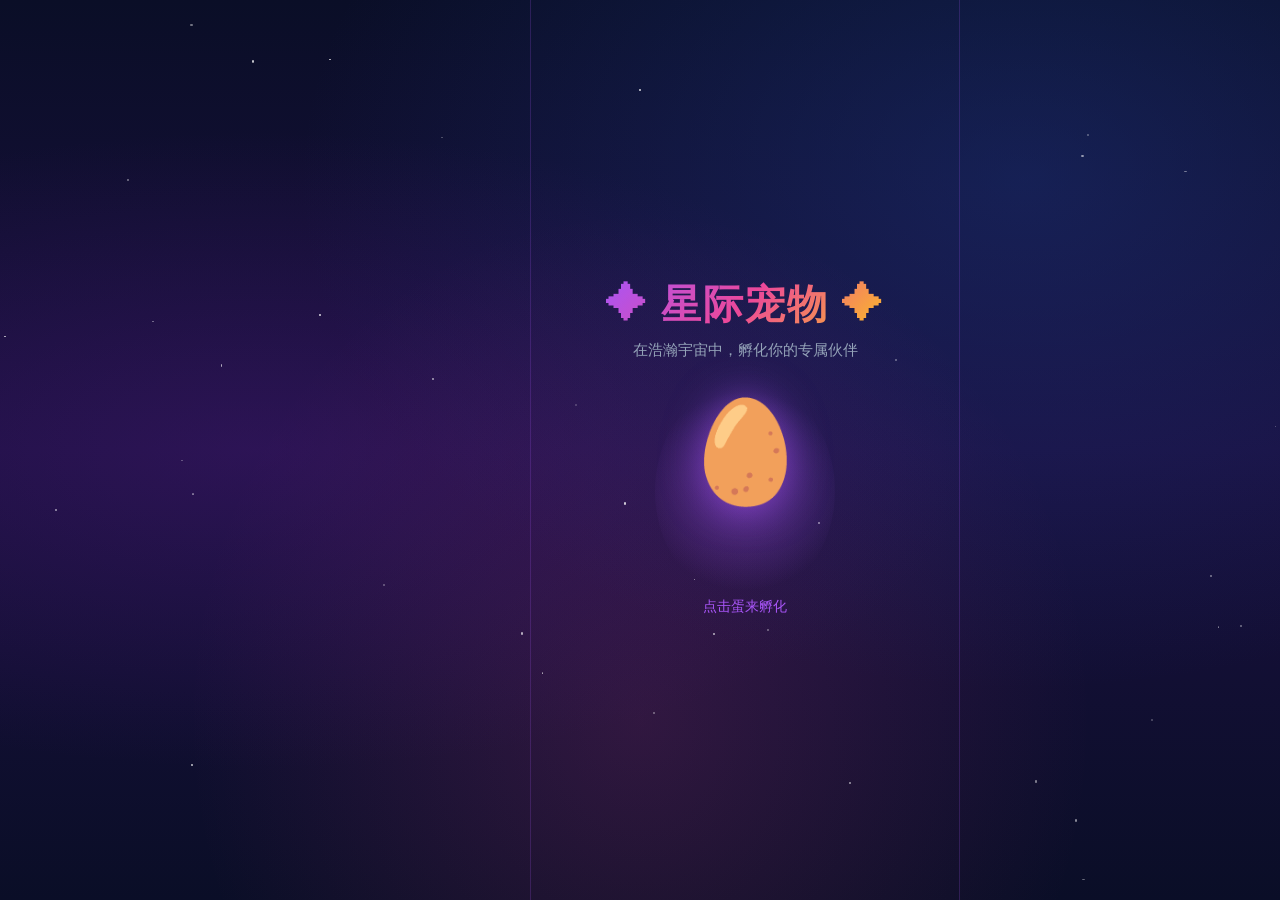
==== commit 06b8e546: "deploy: 75f460753e52ec7f063b624efde5edad84f4477a" ====
--- a/index.html
+++ b/index.html
@@ -7,7 +7,891 @@
   <meta name="apple-mobile-web-app-status-bar-style" content="black-translucent">
   <meta name="theme-color" content="#0a0e27">
   <title>星际宠物 · Star Pets</title>
-  <link rel="stylesheet" href="css/style.css">
+  <style>
+/* ===== Reset & Base ===== */
+*, *::before, *::after {
+  box-sizing: border-box;
+  margin: 0;
+  padding: 0;
+  -webkit-tap-highlight-color: transparent;
+}
+
+:root {
+  --bg-deep: #0a0e27;
+  --bg-card: rgba(20, 28, 60, 0.85);
+  --accent-purple: #a855f7;
+  --accent-blue: #3b82f6;
+  --accent-pink: #ec4899;
+  --accent-gold: #fbbf24;
+  --accent-green: #34d399;
+  --text-primary: #e2e8f0;
+  --text-muted: #94a3b8;
+  --safe-bottom: env(safe-area-inset-bottom, 0px);
+  --safe-top: env(safe-area-inset-top, 0px);
+}
+
+html, body {
+  height: 100%;
+  overflow: hidden;
+  font-family: -apple-system, BlinkMacSystemFont, "Segoe UI", "PingFang SC", "Hiragino Sans GB", "Microsoft YaHei", sans-serif;
+  background: var(--bg-deep);
+  color: var(--text-primary);
+  touch-action: manipulation;
+  user-select: none;
+  -webkit-user-select: none;
+}
+
+/* ===== Star Background ===== */
+#stars-bg {
+  position: fixed;
+  inset: 0;
+  background:
+    radial-gradient(ellipse at 20% 50%, rgba(88, 28, 135, 0.3) 0%, transparent 50%),
+    radial-gradient(ellipse at 80% 20%, rgba(30, 58, 138, 0.4) 0%, transparent 50%),
+    radial-gradient(ellipse at 50% 80%, rgba(236, 72, 153, 0.15) 0%, transparent 50%),
+    linear-gradient(180deg, #0a0e27 0%, #1a1040 50%, #0a0e27 100%);
+  z-index: 0;
+}
+
+#stars-bg::before,
+#stars-bg::after {
+  content: "";
+  position: absolute;
+  inset: 0;
+  background-image:
+    radial-gradient(1px 1px at 10% 20%, rgba(255,255,255,0.8) 0%, transparent 100%),
+    radial-gradient(1px 1px at 30% 65%, rgba(255,255,255,0.6) 0%, transparent 100%),
+    radial-gradient(1.5px 1.5px at 50% 10%, rgba(255,255,255,0.9) 0%, transparent 100%),
+    radial-gradient(1px 1px at 70% 40%, rgba(255,255,255,0.7) 0%, transparent 100%),
+    radial-gradient(1px 1px at 90% 80%, rgba(255,255,255,0.5) 0%, transparent 100%),
+    radial-gradient(1.5px 1.5px at 15% 85%, rgba(255,255,255,0.8) 0%, transparent 100%),
+    radial-gradient(1px 1px at 85% 15%, rgba(255,255,255,0.6) 0%, transparent 100%),
+    radial-gradient(1px 1px at 45% 45%, rgba(255,255,255,0.4) 0%, transparent 100%),
+    radial-gradient(1px 1px at 60% 70%, rgba(255,255,255,0.7) 0%, transparent 100%),
+    radial-gradient(1.5px 1.5px at 25% 35%, rgba(255,255,255,0.9) 0%, transparent 100%);
+  animation: twinkle 4s ease-in-out infinite alternate;
+}
+
+#stars-bg::after {
+  animation-delay: 2s;
+  opacity: 0.6;
+}
+
+@keyframes twinkle {
+  0% { opacity: 0.5; }
+  100% { opacity: 1; }
+}
+
+/* ===== Screens ===== */
+.screen {
+  position: fixed;
+  inset: 0;
+  z-index: 1;
+  display: none;
+  flex-direction: column;
+  padding-top: var(--safe-top);
+  padding-bottom: calc(var(--safe-bottom) + 8px);
+}
+
+.screen.active {
+  display: flex;
+}
+
+.hidden {
+  display: none !important;
+}
+
+/* ===== Welcome Screen ===== */
+.welcome-content {
+  flex: 1;
+  display: flex;
+  flex-direction: column;
+  align-items: center;
+  justify-content: center;
+  padding: 24px;
+  text-align: center;
+}
+
+.logo {
+  font-size: clamp(1.8rem, 6vw, 2.5rem);
+  font-weight: 800;
+  background: linear-gradient(135deg, var(--accent-purple), var(--accent-pink), var(--accent-gold));
+  -webkit-background-clip: text;
+  -webkit-text-fill-color: transparent;
+  background-clip: text;
+  margin-bottom: 8px;
+  letter-spacing: 2px;
+}
+
+.subtitle {
+  color: var(--text-muted);
+  font-size: 0.95rem;
+  margin-bottom: 40px;
+}
+
+.egg-container {
+  display: flex;
+  flex-direction: column;
+  align-items: center;
+  gap: 16px;
+}
+
+.cosmic-egg {
+  position: relative;
+  width: 140px;
+  height: 180px;
+  cursor: pointer;
+  transition: transform 0.2s;
+}
+
+.cosmic-egg:active {
+  transform: scale(0.95);
+}
+
+.egg-glow {
+  position: absolute;
+  inset: -20px;
+  background: radial-gradient(circle, rgba(168, 85, 247, 0.4) 0%, transparent 70%);
+  border-radius: 50%;
+  animation: pulse-glow 2s ease-in-out infinite;
+}
+
+.egg-body {
+  font-size: 100px;
+  line-height: 1;
+  animation: float 3s ease-in-out infinite;
+  filter: drop-shadow(0 0 20px rgba(168, 85, 247, 0.6));
+}
+
+@keyframes pulse-glow {
+  0%, 100% { transform: scale(1); opacity: 0.6; }
+  50% { transform: scale(1.1); opacity: 1; }
+}
+
+@keyframes float {
+  0%, 100% { transform: translateY(0); }
+  50% { transform: translateY(-12px); }
+}
+
+.tap-hint {
+  color: var(--accent-purple);
+  font-size: 0.9rem;
+  animation: blink 1.5s ease-in-out infinite;
+}
+
+@keyframes blink {
+  0%, 100% { opacity: 1; }
+  50% { opacity: 0.4; }
+}
+
+.cosmic-egg.shaking {
+  animation: shake 0.5s ease-in-out;
+}
+
+@keyframes shake {
+  0%, 100% { transform: rotate(0); }
+  25% { transform: rotate(-8deg); }
+  75% { transform: rotate(8deg); }
+}
+
+.cosmic-egg.hatching .egg-body {
+  animation: hatch 0.8s ease forwards;
+}
+
+@keyframes hatch {
+  0% { transform: scale(1); opacity: 1; }
+  50% { transform: scale(1.3); opacity: 0.5; }
+  100% { transform: scale(0); opacity: 0; }
+}
+
+/* Pet Selection */
+.pet-select {
+  width: 100%;
+  max-width: 420px;
+}
+
+.pet-select h2 {
+  font-size: 1.1rem;
+  margin-bottom: 20px;
+  color: var(--text-muted);
+}
+
+.pet-cards {
+  display: grid;
+  grid-template-columns: 1fr 1fr;
+  gap: 12px;
+}
+
+.pet-card {
+  background: var(--bg-card);
+  border: 2px solid rgba(168, 85, 247, 0.3);
+  border-radius: 16px;
+  padding: 16px 12px;
+  cursor: pointer;
+  transition: all 0.2s;
+  backdrop-filter: blur(10px);
+}
+
+.pet-card:active {
+  transform: scale(0.96);
+  border-color: var(--accent-purple);
+  box-shadow: 0 0 20px rgba(168, 85, 247, 0.4);
+}
+
+.pet-card .emoji {
+  font-size: 48px;
+  display: block;
+  margin-bottom: 8px;
+}
+
+.pet-card .name {
+  font-weight: 700;
+  font-size: 0.95rem;
+}
+
+.pet-card .desc {
+  font-size: 0.75rem;
+  color: var(--text-muted);
+  margin-top: 4px;
+}
+
+/* ===== Game Screen ===== */
+.game-header {
+  display: flex;
+  justify-content: space-between;
+  align-items: center;
+  padding: 12px 16px;
+  background: rgba(10, 14, 39, 0.6);
+  backdrop-filter: blur(8px);
+}
+
+.pet-info {
+  display: flex;
+  align-items: baseline;
+  gap: 8px;
+}
+
+.pet-name {
+  font-weight: 700;
+  font-size: 1.1rem;
+}
+
+.pet-level {
+  font-size: 0.85rem;
+  color: var(--accent-gold);
+}
+
+.coins {
+  display: flex;
+  align-items: center;
+  gap: 4px;
+  background: rgba(251, 191, 36, 0.15);
+  padding: 4px 12px;
+  border-radius: 20px;
+  font-weight: 700;
+  color: var(--accent-gold);
+}
+
+/* Planet Scene */
+.planet-scene {
+  flex: 1;
+  position: relative;
+  display: flex;
+  align-items: center;
+  justify-content: center;
+  min-height: 0;
+  overflow: hidden;
+}
+
+.planet {
+  position: absolute;
+  bottom: -30%;
+  width: 120%;
+  height: 60%;
+  background: radial-gradient(ellipse at 50% 0%, #2d1b69 0%, #1a1040 40%, transparent 70%);
+  border-radius: 50%;
+  opacity: 0.6;
+}
+
+.pet-stage {
+  position: relative;
+  z-index: 2;
+  display: flex;
+  flex-direction: column;
+  align-items: center;
+}
+
+.pet-sprite {
+  font-size: clamp(80px, 22vw, 120px);
+  line-height: 1;
+  cursor: pointer;
+  transition: transform 0.3s;
+  filter: drop-shadow(0 8px 24px rgba(168, 85, 247, 0.5));
+  animation: idle-bounce 2.5s ease-in-out infinite;
+}
+
+.pet-sprite:active {
+  transform: scale(1.15);
+}
+
+.pet-sprite.happy { animation: happy-jump 0.6s ease; }
+.pet-sprite.eating { animation: eat-wiggle 0.5s ease; }
+.pet-sprite.sleeping { animation: sleep-float 2s ease-in-out infinite; }
+.pet-sprite.training { animation: train-pump 0.4s ease 3; }
+
+@keyframes idle-bounce {
+  0%, 100% { transform: translateY(0); }
+  50% { transform: translateY(-8px); }
+}
+
+@keyframes happy-jump {
+  0%, 100% { transform: translateY(0) scale(1); }
+  30% { transform: translateY(-30px) scale(1.1); }
+  60% { transform: translateY(-10px) scale(1.05); }
+}
+
+@keyframes eat-wiggle {
+  0%, 100% { transform: rotate(0); }
+  25% { transform: rotate(-5deg); }
+  75% { transform: rotate(5deg); }
+}
+
+@keyframes sleep-float {
+  0%, 100% { transform: translateY(0); opacity: 0.8; }
+  50% { transform: translateY(-5px); opacity: 1; }
+}
+
+@keyframes train-pump {
+  0%, 100% { transform: scale(1); }
+  50% { transform: scale(1.15); }
+}
+
+.pet-mood-bubble {
+  position: absolute;
+  top: -10px;
+  right: -20px;
+  background: white;
+  color: #333;
+  padding: 6px 12px;
+  border-radius: 16px;
+  font-size: 1.2rem;
+  animation: bubble-pop 0.3s ease;
+}
+
+.pet-mood-bubble::after {
+  content: "";
+  position: absolute;
+  bottom: -6px;
+  left: 20px;
+  border: 6px solid transparent;
+  border-top-color: white;
+}
+
+@keyframes bubble-pop {
+  0% { transform: scale(0); opacity: 0; }
+  100% { transform: scale(1); opacity: 1; }
+}
+
+.particles {
+  position: absolute;
+  inset: 0;
+  pointer-events: none;
+}
+
+.particle {
+  position: absolute;
+  font-size: 20px;
+  animation: particle-fly 1s ease forwards;
+}
+
+@keyframes particle-fly {
+  0% { transform: translate(0, 0) scale(1); opacity: 1; }
+  100% { transform: translate(var(--dx), var(--dy)) scale(0); opacity: 0; }
+}
+
+/* Stats Panel */
+.stats-panel {
+  padding: 8px 16px;
+  background: var(--bg-card);
+  backdrop-filter: blur(10px);
+  border-top: 1px solid rgba(168, 85, 247, 0.2);
+}
+
+.stat-row {
+  display: flex;
+  align-items: center;
+  gap: 8px;
+  margin-bottom: 6px;
+}
+
+.stat-icon {
+  font-size: 14px;
+  width: 20px;
+  text-align: center;
+}
+
+.stat-bar {
+  flex: 1;
+  height: 8px;
+  background: rgba(255, 255, 255, 0.1);
+  border-radius: 4px;
+  overflow: hidden;
+}
+
+.stat-fill {
+  height: 100%;
+  border-radius: 4px;
+  transition: width 0.5s ease;
+}
+
+.stat-fill.hunger { background: linear-gradient(90deg, #f97316, #fbbf24); }
+.stat-fill.mood { background: linear-gradient(90deg, #ec4899, #a855f7); }
+.stat-fill.energy { background: linear-gradient(90deg, #3b82f6, #06b6d4); }
+.stat-fill.health { background: linear-gradient(90deg, #ef4444, #34d399); }
+
+.stat-val {
+  font-size: 0.75rem;
+  color: var(--text-muted);
+  width: 28px;
+  text-align: right;
+}
+
+.exp-row {
+  display: flex;
+  align-items: center;
+  gap: 8px;
+  margin-top: 4px;
+  font-size: 0.75rem;
+  color: var(--text-muted);
+}
+
+.exp-bar {
+  flex: 1;
+  height: 6px;
+  background: rgba(255, 255, 255, 0.1);
+  border-radius: 3px;
+  overflow: hidden;
+}
+
+.exp-fill {
+  height: 100%;
+  background: linear-gradient(90deg, var(--accent-purple), var(--accent-pink));
+  border-radius: 3px;
+  transition: width 0.5s ease;
+}
+
+/* Action Bar */
+.action-bar {
+  display: flex;
+  justify-content: space-around;
+  padding: 8px 8px 4px;
+  background: rgba(10, 14, 39, 0.8);
+  gap: 4px;
+}
+
+.action-btn {
+  flex: 1;
+  display: flex;
+  flex-direction: column;
+  align-items: center;
+  gap: 2px;
+  padding: 10px 4px;
+  background: rgba(168, 85, 247, 0.15);
+  border: 1px solid rgba(168, 85, 247, 0.3);
+  border-radius: 12px;
+  color: var(--text-primary);
+  cursor: pointer;
+  transition: all 0.15s;
+  min-height: 56px;
+}
+
+.action-btn:active:not(:disabled) {
+  transform: scale(0.92);
+  background: rgba(168, 85, 247, 0.35);
+}
+
+.action-btn:disabled {
+  opacity: 0.4;
+  cursor: not-allowed;
+}
+
+.action-btn.cooldown {
+  opacity: 0.5;
+}
+
+.action-icon {
+  font-size: 22px;
+}
+
+.action-label {
+  font-size: 0.7rem;
+}
+
+/* Bottom Nav */
+.bottom-nav {
+  display: flex;
+  background: rgba(10, 14, 39, 0.95);
+  border-top: 1px solid rgba(168, 85, 247, 0.2);
+  padding-bottom: var(--safe-bottom);
+}
+
+.nav-btn {
+  flex: 1;
+  display: flex;
+  flex-direction: column;
+  align-items: center;
+  gap: 2px;
+  padding: 8px;
+  background: none;
+  border: none;
+  color: var(--text-muted);
+  font-size: 0.65rem;
+  cursor: pointer;
+  transition: color 0.2s;
+}
+
+.nav-btn span:first-child {
+  font-size: 20px;
+}
+
+.nav-btn.active {
+  color: var(--accent-purple);
+}
+
+.nav-btn:active {
+  opacity: 0.7;
+}
+
+/* Overlay Panels */
+.overlay-panel {
+  position: fixed;
+  inset: 0;
+  z-index: 100;
+  background: rgba(10, 14, 39, 0.95);
+  backdrop-filter: blur(12px);
+  display: flex;
+  flex-direction: column;
+  padding-top: var(--safe-top);
+  padding-bottom: var(--safe-bottom);
+  animation: slide-up 0.3s ease;
+}
+
+@keyframes slide-up {
+  from { transform: translateY(100%); }
+  to { transform: translateY(0); }
+}
+
+.panel-header {
+  display: flex;
+  justify-content: space-between;
+  align-items: center;
+  padding: 16px 20px;
+  border-bottom: 1px solid rgba(168, 85, 247, 0.2);
+}
+
+.panel-header h2 {
+  font-size: 1.2rem;
+}
+
+.close-btn {
+  width: 36px;
+  height: 36px;
+  border-radius: 50%;
+  background: rgba(255, 255, 255, 0.1);
+  border: none;
+  color: var(--text-primary);
+  font-size: 1rem;
+  cursor: pointer;
+}
+
+.close-btn:active {
+  background: rgba(255, 255, 255, 0.2);
+}
+
+/* Shop */
+.shop-list {
+  flex: 1;
+  overflow-y: auto;
+  padding: 16px;
+  -webkit-overflow-scrolling: touch;
+}
+
+.shop-item {
+  display: flex;
+  align-items: center;
+  gap: 12px;
+  padding: 14px;
+  background: var(--bg-card);
+  border-radius: 12px;
+  margin-bottom: 10px;
+  border: 1px solid rgba(168, 85, 247, 0.2);
+}
+
+.shop-item .item-icon {
+  font-size: 36px;
+}
+
+.shop-item .item-info {
+  flex: 1;
+}
+
+.shop-item .item-name {
+  font-weight: 600;
+  font-size: 0.95rem;
+}
+
+.shop-item .item-desc {
+  font-size: 0.75rem;
+  color: var(--text-muted);
+  margin-top: 2px;
+}
+
+.shop-item .buy-btn {
+  padding: 8px 14px;
+  background: linear-gradient(135deg, var(--accent-purple), var(--accent-pink));
+  border: none;
+  border-radius: 20px;
+  color: white;
+  font-weight: 600;
+  font-size: 0.85rem;
+  cursor: pointer;
+  white-space: nowrap;
+}
+
+.shop-item .buy-btn:active {
+  transform: scale(0.95);
+}
+
+.shop-item .buy-btn:disabled {
+  opacity: 0.4;
+}
+
+/* Evolve */
+.evolve-content {
+  flex: 1;
+  overflow-y: auto;
+  padding: 20px;
+  text-align: center;
+}
+
+.evolve-stages {
+  display: flex;
+  justify-content: center;
+  align-items: center;
+  gap: 8px;
+  margin: 24px 0;
+  flex-wrap: wrap;
+}
+
+.evolve-stage {
+  display: flex;
+  flex-direction: column;
+  align-items: center;
+  gap: 8px;
+  padding: 12px;
+  border-radius: 12px;
+  min-width: 80px;
+}
+
+.evolve-stage.current {
+  background: rgba(168, 85, 247, 0.2);
+  border: 2px solid var(--accent-purple);
+}
+
+.evolve-stage.locked {
+  opacity: 0.4;
+}
+
+.evolve-stage .stage-emoji {
+  font-size: 40px;
+}
+
+.evolve-stage .stage-label {
+  font-size: 0.75rem;
+  color: var(--text-muted);
+}
+
+.evolve-arrow {
+  font-size: 20px;
+  color: var(--text-muted);
+}
+
+.evolve-btn {
+  padding: 14px 40px;
+  background: linear-gradient(135deg, var(--accent-gold), #f97316);
+  border: none;
+  border-radius: 25px;
+  color: white;
+  font-weight: 700;
+  font-size: 1rem;
+  cursor: pointer;
+  margin-top: 16px;
+}
+
+.evolve-btn:active:not(:disabled) {
+  transform: scale(0.96);
+}
+
+.evolve-btn:disabled {
+  opacity: 0.4;
+}
+
+.evolve-info {
+  color: var(--text-muted);
+  font-size: 0.85rem;
+  margin-top: 12px;
+}
+
+/* Log */
+.log-list {
+  flex: 1;
+  overflow-y: auto;
+  padding: 16px;
+  -webkit-overflow-scrolling: touch;
+}
+
+.log-entry {
+  padding: 10px 14px;
+  background: var(--bg-card);
+  border-radius: 8px;
+  margin-bottom: 8px;
+  font-size: 0.85rem;
+  border-left: 3px solid var(--accent-purple);
+}
+
+.log-entry .log-time {
+  font-size: 0.7rem;
+  color: var(--text-muted);
+  margin-bottom: 4px;
+}
+
+/* Explore Mini-game */
+#screen-explore {
+  background: rgba(10, 14, 39, 0.95);
+  z-index: 50;
+}
+
+.explore-header {
+  display: flex;
+  justify-content: space-between;
+  align-items: center;
+  padding: 12px 16px;
+}
+
+.back-btn {
+  background: rgba(255, 255, 255, 0.1);
+  border: none;
+  color: var(--text-primary);
+  padding: 8px 16px;
+  border-radius: 20px;
+  font-size: 0.9rem;
+  cursor: pointer;
+}
+
+#explore-timer {
+  font-size: 1.5rem;
+  font-weight: 700;
+  color: var(--accent-gold);
+}
+
+.explore-tip {
+  text-align: center;
+  color: var(--text-muted);
+  font-size: 0.85rem;
+  padding: 8px;
+}
+
+.explore-field {
+  flex: 1;
+  position: relative;
+  margin: 8px 16px;
+  background: rgba(168, 85, 247, 0.08);
+  border-radius: 16px;
+  border: 1px dashed rgba(168, 85, 247, 0.3);
+  overflow: hidden;
+}
+
+.explore-star {
+  position: absolute;
+  font-size: 32px;
+  cursor: pointer;
+  animation: star-appear 0.3s ease;
+  filter: drop-shadow(0 0 8px rgba(251, 191, 36, 0.8));
+}
+
+.explore-star:active {
+  transform: scale(1.3);
+}
+
+@keyframes star-appear {
+  from { transform: scale(0) rotate(180deg); opacity: 0; }
+  to { transform: scale(1) rotate(0); opacity: 1; }
+}
+
+.explore-score {
+  text-align: center;
+  padding: 16px;
+  font-size: 1.1rem;
+  font-weight: 600;
+}
+
+/* Toast */
+.toast {
+  position: fixed;
+  top: calc(var(--safe-top) + 16px);
+  left: 50%;
+  transform: translateX(-50%);
+  background: rgba(168, 85, 247, 0.9);
+  color: white;
+  padding: 10px 24px;
+  border-radius: 25px;
+  font-size: 0.9rem;
+  z-index: 200;
+  backdrop-filter: blur(8px);
+  animation: toast-in 0.3s ease;
+  max-width: 90%;
+  text-align: center;
+}
+
+@keyframes toast-in {
+  from { transform: translateX(-50%) translateY(-20px); opacity: 0; }
+  to { transform: translateX(-50%) translateY(0); opacity: 1; }
+}
+
+/* Responsive tweaks */
+@media (min-width: 768px) {
+  .screen {
+    max-width: 430px;
+    margin: 0 auto;
+    left: 50%;
+    transform: translateX(-50%);
+    border-left: 1px solid rgba(168, 85, 247, 0.2);
+    border-right: 1px solid rgba(168, 85, 247, 0.2);
+  }
+
+  .overlay-panel {
+    max-width: 430px;
+    left: 50%;
+    transform: translateX(-50%);
+  }
+}
+
+@media (max-height: 600px) {
+  .pet-sprite {
+    font-size: 70px;
+  }
+
+  .action-btn {
+    min-height: 48px;
+    padding: 6px 4px;
+  }
+
+  .stat-row {
+    margin-bottom: 4px;
+  }
+}
+
+</style>
 </head>
 <body>
   <div id="stars-bg"></div>
@@ -163,6 +1047,666 @@
   <!-- 通知 Toast -->
   <div id="toast" class="toast hidden"></div>
 
-  <script src="js/game.js"></script>
+  <script>
+/**
+ * 星际宠物 · Star Pets
+ * 移动端星际宠物养成游戏
+ */
+
+// ===== 宠物种类定义 =====
+const PET_SPECIES = {
+  stardust: {
+    id: 'stardust',
+    name: '星尘兽',
+    desc: '由宇宙尘埃凝聚而成',
+    emoji: ['🌟', '⭐', '💫'],
+    color: '#fbbf24',
+  },
+  moonspirit: {
+    id: 'moonspirit',
+    name: '月魄精灵',
+    desc: '月光的温柔守护者',
+    emoji: ['🌙', '🌕', '✨'],
+    color: '#a855f7',
+  },
+  comet: {
+    id: 'comet',
+    name: '彗尾小龙',
+    desc: '划过天际的火焰之子',
+    emoji: ['🔥', '🐉', '☄️'],
+    color: '#f97316',
+  },
+  nebula: {
+    id: 'nebula',
+    name: '星云猫',
+    desc: '诞生于彩色星云之中',
+    emoji: ['🐱', '🌈', '🐾'],
+    color: '#ec4899',
+  },
+};
+
+const EVOLVE_LEVELS = [1, 5, 10];
+const STAGE_NAMES = ['幼体', '成长期', '完全体'];
+
+const SHOP_ITEMS = [
+  { id: 'starFood', name: '星尘口粮', desc: '饱食度 +30', icon: '🍖', price: 10, effect: { hunger: 30 } },
+  { id: 'cosmicTreat', name: '宇宙零食', desc: '心情 +25', icon: '🍬', price: 15, effect: { mood: 25 } },
+  { id: 'energyDrink', name: '能量饮料', desc: '能量 +30', icon: '🥤', price: 12, effect: { energy: 30 } },
+  { id: 'healPotion', name: '治愈药剂', desc: '健康 +25', icon: '💊', price: 20, effect: { health: 25 } },
+  { id: 'megaPack', name: '全能补给', desc: '全属性 +15', icon: '🎁', price: 35, effect: { hunger: 15, mood: 15, energy: 15, health: 15 } },
+];
+
+const MOOD_MESSAGES = ['❤️', '😊', '🎵', '✨', '💕', '🌟'];
+
+const SAVE_KEY = 'starPets_save';
+
+// ===== 游戏状态 =====
+let state = {
+  pet: null,
+  coins: 0,
+  inventory: {},
+  logs: [],
+  lastTick: Date.now(),
+  actionCooldowns: {},
+};
+
+let exploreTimer = null;
+let exploreScore = 0;
+let tickInterval = null;
+
+// ===== DOM 元素 =====
+const $ = (sel) => document.querySelector(sel);
+const $$ = (sel) => document.querySelectorAll(sel);
+
+// ===== 初始化 =====
+function init() {
+  createStars();
+  loadGame();
+  bindEvents();
+
+  if (state.pet) {
+    showScreen('screen-game');
+    startGameLoop();
+    renderGame();
+  } else {
+    showScreen('screen-welcome');
+    renderPetSelect();
+  }
+}
+
+function createStars() {
+  const bg = $('#stars-bg');
+  for (let i = 0; i < 30; i++) {
+    const star = document.createElement('div');
+    star.style.cssText = `
+      position:absolute;
+      width:${Math.random() * 2 + 1}px;
+      height:${Math.random() * 2 + 1}px;
+      background:white;
+      border-radius:50%;
+      left:${Math.random() * 100}%;
+      top:${Math.random() * 100}%;
+      opacity:${Math.random() * 0.5 + 0.3};
+      animation: twinkle ${Math.random() * 3 + 2}s ease-in-out infinite alternate;
+    `;
+    bg.appendChild(star);
+  }
+}
+
+function bindEvents() {
+  // 孵化蛋
+  $('#cosmic-egg')?.addEventListener('click', onEggTap);
+
+  // 操作按钮
+  $$('.action-btn').forEach((btn) => {
+    btn.addEventListener('click', () => doAction(btn.dataset.action));
+  });
+
+  // 点击宠物
+  $('#pet-sprite')?.addEventListener('click', onPetTap);
+
+  // 底部导航
+  $$('.nav-btn').forEach((btn) => {
+    btn.addEventListener('click', () => openPanel(btn.dataset.tab));
+  });
+
+  // 关闭面板
+  $$('.close-btn').forEach((btn) => {
+    btn.addEventListener('click', () => closePanel(btn.dataset.close));
+  });
+
+  // 探索返回
+  $('#explore-back')?.addEventListener('click', endExplore);
+
+  // 阻止双击缩放
+  document.addEventListener('touchstart', (e) => {
+    if (e.touches.length > 1) e.preventDefault();
+  }, { passive: false });
+
+  let lastTouch = 0;
+  document.addEventListener('touchend', (e) => {
+    const now = Date.now();
+    if (now - lastTouch <= 300) e.preventDefault();
+    lastTouch = now;
+  }, { passive: false });
+}
+
+// ===== 欢迎 / 选宠 =====
+let eggTaps = 0;
+
+function onEggTap() {
+  const egg = $('#cosmic-egg');
+  egg.classList.add('shaking');
+  eggTaps++;
+
+  setTimeout(() => egg.classList.remove('shaking'), 500);
+
+  if (eggTaps >= 5) {
+    egg.classList.add('hatching');
+    setTimeout(() => {
+      $('#egg-container').classList.add('hidden');
+      $('#pet-select').classList.remove('hidden');
+    }, 800);
+  }
+}
+
+function renderPetSelect() {
+  const container = $('#pet-cards');
+  container.innerHTML = '';
+
+  Object.values(PET_SPECIES).forEach((species) => {
+    const card = document.createElement('div');
+    card.className = 'pet-card';
+    card.innerHTML = `
+      <span class="emoji">${species.emoji[0]}</span>
+      <span class="name">${species.name}</span>
+      <span class="desc">${species.desc}</span>
+    `;
+    card.addEventListener('click', () => selectPet(species.id));
+    container.appendChild(card);
+  });
+}
+
+function selectPet(speciesId) {
+  const species = PET_SPECIES[speciesId];
+  state.pet = {
+    speciesId,
+    name: species.name,
+    level: 1,
+    exp: 0,
+    stage: 0,
+    hunger: 80,
+    mood: 80,
+    energy: 80,
+    health: 100,
+    bornAt: Date.now(),
+  };
+  state.coins = 50;
+  addLog(`🎉 ${species.name} 诞生了！欢迎来到星际世界！`);
+  saveGame();
+  showScreen('screen-game');
+  startGameLoop();
+  renderGame();
+  showToast(`欢迎，${species.name}！`);
+}
+
+// ===== 游戏循环 =====
+function startGameLoop() {
+  if (tickInterval) clearInterval(tickInterval);
+  tickInterval = setInterval(gameTick, 10000); // 每10秒衰减
+}
+
+function gameTick() {
+  if (!state.pet) return;
+
+  const pet = state.pet;
+  pet.hunger = clamp(pet.hunger - 2, 0, 100);
+  pet.mood = clamp(pet.mood - 1.5, 0, 100);
+  pet.energy = clamp(pet.energy - 1, 0, 100);
+
+  if (pet.hunger < 20 || pet.mood < 20) {
+    pet.health = clamp(pet.health - 3, 0, 100);
+  } else if (pet.health < 100) {
+    pet.health = clamp(pet.health + 1, 0, 100);
+  }
+
+  state.lastTick = Date.now();
+  saveGame();
+  renderStats();
+
+  if (pet.health <= 0) {
+    showToast('宠物健康值归零！请尽快治疗！');
+    pet.health = 1;
+  }
+}
+
+// ===== 操作 =====
+const ACTION_CONFIG = {
+  feed: { hunger: 25, energy: -5, exp: 5, coins: 0, anim: 'eating', msg: '好好吃饭~', cooldown: 3000 },
+  play: { mood: 20, energy: -15, hunger: -5, exp: 8, coins: 0, anim: 'happy', msg: '玩得好开心！', cooldown: 3000 },
+  rest: { energy: 30, hunger: -5, exp: 3, coins: 0, anim: 'sleeping', msg: 'zzz...', cooldown: 5000 },
+  train: { energy: -20, mood: -5, hunger: -10, exp: 15, coins: 5, anim: 'training', msg: '变强了！', cooldown: 5000 },
+  explore: { energy: -25, mood: 10, exp: 0, coins: 0, anim: 'happy', msg: '', cooldown: 0, special: true },
+};
+
+function doAction(action) {
+  if (!state.pet) return;
+
+  const config = ACTION_CONFIG[action];
+  if (!config) return;
+
+  if (config.special && action === 'explore') {
+    if (state.pet.energy < 25) {
+      showToast('能量不足，无法探索！');
+      return;
+    }
+    startExplore();
+    return;
+  }
+
+  const now = Date.now();
+  if (state.actionCooldowns[action] && now - state.actionCooldowns[action] < config.cooldown) {
+    return;
+  }
+
+  const pet = state.pet;
+
+  if (action === 'train' && pet.energy < 20) {
+    showToast('能量不足，无法训练！');
+    return;
+  }
+  if (action === 'play' && pet.energy < 15) {
+    showToast('太累了，先休息一下吧！');
+    return;
+  }
+
+  applyEffect(pet, config);
+  addExp(config.exp || 0);
+  state.coins += config.coins || 0;
+  state.actionCooldowns[action] = now;
+
+  playAnim(config.anim);
+  if (config.msg) showMoodBubble(config.msg);
+  addLog(getActionLog(action));
+  saveGame();
+  renderGame();
+
+  if (config.cooldown) {
+    const btn = document.querySelector(`[data-action="${action}"]`);
+    btn?.classList.add('cooldown');
+    setTimeout(() => btn?.classList.remove('cooldown'), config.cooldown);
+  }
+}
+
+function applyEffect(pet, effect) {
+  ['hunger', 'mood', 'energy', 'health'].forEach((key) => {
+    if (effect[key]) pet[key] = clamp(pet[key] + effect[key], 0, 100);
+  });
+}
+
+function getActionLog(action) {
+  const names = { feed: '喂食', play: '玩耍', rest: '休息', train: '训练', explore: '探索' };
+  return `${names[action] || action}了一次`;
+}
+
+function onPetTap() {
+  if (!state.pet) return;
+  playAnim('happy');
+  const msg = MOOD_MESSAGES[Math.floor(Math.random() * MOOD_MESSAGES.length)];
+  showMoodBubble(msg);
+  state.pet.mood = clamp(state.pet.mood + 2, 0, 100);
+  saveGame();
+  renderStats();
+}
+
+// ===== 经验 & 升级 =====
+function addExp(amount) {
+  if (!state.pet || amount <= 0) return;
+
+  const pet = state.pet;
+  pet.exp += amount;
+  const needed = expToLevel(pet.level);
+
+  while (pet.exp >= needed && pet.level < 20) {
+    pet.exp -= needed;
+    pet.level++;
+    addLog(`🎊 升级了！当前等级 Lv.${pet.level}`);
+    showToast(`升级！Lv.${pet.level}`);
+    spawnParticles('⭐');
+  }
+
+  saveGame();
+}
+
+function expToLevel(level) {
+  return Math.floor(50 + level * 30);
+}
+
+function getEvolveStage(level) {
+  if (level >= EVOLVE_LEVELS[2]) return 2;
+  if (level >= EVOLVE_LEVELS[1]) return 1;
+  return 0;
+}
+
+// ===== 探索小游戏 =====
+function startExplore() {
+  applyEffect(state.pet, { energy: -25, mood: 10 });
+  exploreScore = 0;
+  showScreen('screen-explore');
+  $('#explore-score').textContent = '0';
+  $('#explore-field').innerHTML = '';
+
+  let timeLeft = 30;
+  $('#explore-timer').textContent = timeLeft;
+
+  spawnExploreStar();
+  const starInterval = setInterval(spawnExploreStar, 800);
+
+  exploreTimer = setInterval(() => {
+    timeLeft--;
+    $('#explore-timer').textContent = timeLeft;
+    if (timeLeft <= 0) {
+      clearInterval(exploreTimer);
+      clearInterval(starInterval);
+      finishExplore();
+    }
+  }, 1000);
+}
+
+function spawnExploreStar() {
+  const field = $('#explore-field');
+  if (!field) return;
+
+  const star = document.createElement('div');
+  star.className = 'explore-star';
+  star.textContent = ['⭐', '✨', '💫', '🌟'][Math.floor(Math.random() * 4)];
+  star.style.left = `${Math.random() * 80 + 5}%`;
+  star.style.top = `${Math.random() * 80 + 5}%`;
+
+  star.addEventListener('click', () => {
+    exploreScore += Math.floor(Math.random() * 3) + 1;
+    $('#explore-score').textContent = exploreScore;
+    star.remove();
+  });
+
+  field.appendChild(star);
+
+  setTimeout(() => star.remove(), 2000);
+}
+
+function endExplore() {
+  if (exploreTimer) clearInterval(exploreTimer);
+  finishExplore();
+}
+
+function finishExplore() {
+  const earned = exploreScore * 2;
+  state.coins += earned;
+  addExp(exploreScore * 3);
+  addLog(`🚀 探索完成！获得 ${earned} 星尘，${exploreScore * 3} 经验`);
+  showToast(`探索结束！+${earned} 星尘`);
+  saveGame();
+  showScreen('screen-game');
+  renderGame();
+}
+
+// ===== 商店 =====
+function renderShop() {
+  const list = $('#shop-list');
+  list.innerHTML = '';
+
+  SHOP_ITEMS.forEach((item) => {
+    const div = document.createElement('div');
+    div.className = 'shop-item';
+    div.innerHTML = `
+      <span class="item-icon">${item.icon}</span>
+      <div class="item-info">
+        <div class="item-name">${item.name}</div>
+        <div class="item-desc">${item.desc}</div>
+      </div>
+      <button class="buy-btn" ${state.coins < item.price ? 'disabled' : ''}>⭐ ${item.price}</button>
+    `;
+    div.querySelector('.buy-btn').addEventListener('click', () => buyItem(item));
+    list.appendChild(div);
+  });
+}
+
+function buyItem(item) {
+  if (state.coins < item.price) {
+    showToast('星尘不足！');
+    return;
+  }
+
+  state.coins -= item.price;
+  applyEffect(state.pet, item.effect);
+  addLog(`🛒 购买了 ${item.name}`);
+  showToast(`使用了 ${item.name}！`);
+  playAnim('happy');
+  saveGame();
+  renderGame();
+  renderShop();
+}
+
+// ===== 进化 =====
+function renderEvolve() {
+  const container = $('#evolve-content');
+  const pet = state.pet;
+  const species = PET_SPECIES[pet.speciesId];
+  const currentStage = getEvolveStage(pet.level);
+
+  let html = `<p>当前: ${species.name} · ${STAGE_NAMES[currentStage]}</p>`;
+  html += '<div class="evolve-stages">';
+
+  species.emoji.forEach((emoji, i) => {
+    const isCurrent = i === currentStage;
+    const isLocked = i > currentStage;
+    html += `
+      <div class="evolve-stage ${isCurrent ? 'current' : ''} ${isLocked ? 'locked' : ''}">
+        <span class="stage-emoji">${emoji}</span>
+        <span class="stage-label">${STAGE_NAMES[i]}</span>
+        <span class="stage-label">Lv.${EVOLVE_LEVELS[i]}</span>
+      </div>
+    `;
+    if (i < species.emoji.length - 1) html += '<span class="evolve-arrow">→</span>';
+  });
+
+  html += '</div>';
+
+  const nextStage = currentStage + 1;
+  if (nextStage < 3) {
+    const canEvolve = pet.level >= EVOLVE_LEVELS[nextStage];
+    html += `
+      <button class="evolve-btn" ${canEvolve ? '' : 'disabled'} id="evolve-btn">
+        ${canEvolve ? '✨ 进化！' : `需要 Lv.${EVOLVE_LEVELS[nextStage]}`}
+      </button>
+      <p class="evolve-info">进化后外观将发生变化</p>
+    `;
+  } else {
+    html += '<p class="evolve-info">🎉 已达到最终形态！</p>';
+  }
+
+  container.innerHTML = html;
+
+  $('#evolve-btn')?.addEventListener('click', () => {
+    if (currentStage < 2 && pet.level >= EVOLVE_LEVELS[currentStage + 1]) {
+      pet.stage = currentStage + 1;
+      addLog(`✨ ${species.name} 进化成了 ${STAGE_NAMES[pet.stage]}！`);
+      showToast('进化成功！');
+      spawnParticles('✨');
+      playAnim('happy');
+      saveGame();
+      renderGame();
+      renderEvolve();
+    }
+  });
+}
+
+// ===== 日志 =====
+function renderLogs() {
+  const list = $('#log-list');
+  list.innerHTML = state.logs.length
+    ? state.logs.slice(0, 50).map((entry) => `
+        <div class="log-entry">
+          <div class="log-time">${entry.time}</div>
+          <div>${entry.text}</div>
+        </div>
+      `).join('')
+    : '<p style="text-align:center;color:var(--text-muted);padding:20px;">暂无记录</p>';
+}
+
+function addLog(text) {
+  const now = new Date();
+  const time = `${now.getMonth() + 1}/${now.getDate()} ${String(now.getHours()).padStart(2, '0')}:${String(now.getMinutes()).padStart(2, '0')}`;
+  state.logs.unshift({ time, text });
+  if (state.logs.length > 100) state.logs.length = 100;
+}
+
+// ===== 渲染 =====
+function renderGame() {
+  if (!state.pet) return;
+
+  const pet = state.pet;
+  const species = PET_SPECIES[pet.speciesId];
+  const stage = getEvolveStage(pet.level);
+
+  $('#display-name').textContent = pet.name;
+  $('#display-level').textContent = pet.level;
+  $('#display-coins').textContent = state.coins;
+  $('#pet-sprite').textContent = species.emoji[stage];
+
+  renderStats();
+}
+
+function renderStats() {
+  if (!state.pet) return;
+  const pet = state.pet;
+
+  ['hunger', 'mood', 'energy', 'health'].forEach((stat) => {
+    const val = Math.round(pet[stat]);
+    $(`#bar-${stat}`).style.width = `${val}%`;
+    $(`#val-${stat}`).textContent = val;
+  });
+
+  const expNeeded = expToLevel(pet.level);
+  const expPercent = pet.level >= 20 ? 100 : (pet.exp / expNeeded) * 100;
+  $('#bar-exp').style.width = `${expPercent}%`;
+}
+
+// ===== 动画 & 特效 =====
+function playAnim(className) {
+  const sprite = $('#pet-sprite');
+  if (!sprite) return;
+  sprite.classList.remove('happy', 'eating', 'sleeping', 'training');
+  void sprite.offsetWidth;
+  sprite.classList.add(className);
+  setTimeout(() => sprite.classList.remove(className), 2000);
+}
+
+function showMoodBubble(text) {
+  const bubble = $('#mood-bubble');
+  if (!bubble) return;
+  bubble.textContent = text;
+  bubble.classList.remove('hidden');
+  setTimeout(() => bubble.classList.add('hidden'), 2000);
+}
+
+function spawnParticles(emoji) {
+  const container = $('#particles');
+  if (!container) return;
+
+  for (let i = 0; i < 6; i++) {
+    const p = document.createElement('div');
+    p.className = 'particle';
+    p.textContent = emoji;
+    p.style.left = '50%';
+    p.style.top = '50%';
+    p.style.setProperty('--dx', `${(Math.random() - 0.5) * 120}px`);
+    p.style.setProperty('--dy', `${-Math.random() * 100 - 30}px`);
+    container.appendChild(p);
+    setTimeout(() => p.remove(), 1000);
+  }
+}
+
+// ===== UI 工具 =====
+function showScreen(id) {
+  $$('.screen').forEach((s) => s.classList.remove('active'));
+  $(`#${id}`)?.classList.add('active');
+}
+
+function openPanel(tab) {
+  $$('.nav-btn').forEach((b) => b.classList.toggle('active', b.dataset.tab === tab));
+
+  if (tab === 'home') {
+    closeAllPanels();
+    return;
+  }
+
+  closeAllPanels();
+  const panel = $(`#panel-${tab}`);
+  panel?.classList.remove('hidden');
+
+  if (tab === 'shop') renderShop();
+  if (tab === 'evolve') renderEvolve();
+  if (tab === 'log') renderLogs();
+}
+
+function closePanel(tab) {
+  $(`#panel-${tab}`)?.classList.add('hidden');
+  $$('.nav-btn').forEach((b) => b.classList.toggle('active', b.dataset.tab === 'home'));
+}
+
+function closeAllPanels() {
+  $$('.overlay-panel').forEach((p) => p.classList.add('hidden'));
+}
+
+let toastTimer = null;
+function showToast(msg) {
+  const toast = $('#toast');
+  toast.textContent = msg;
+  toast.classList.remove('hidden');
+  clearTimeout(toastTimer);
+  toastTimer = setTimeout(() => toast.classList.add('hidden'), 2500);
+}
+
+function clamp(val, min, max) {
+  return Math.max(min, Math.min(max, val));
+}
+
+// ===== 存档 =====
+function saveGame() {
+  try {
+    localStorage.setItem(SAVE_KEY, JSON.stringify(state));
+  } catch (e) {
+    console.warn('Save failed:', e);
+  }
+}
+
+function loadGame() {
+  try {
+    const saved = localStorage.getItem(SAVE_KEY);
+    if (saved) {
+      const data = JSON.parse(saved);
+      state = { ...state, ...data };
+      // 离线衰减
+      if (state.pet && state.lastTick) {
+        const elapsed = Date.now() - state.lastTick;
+        const ticks = Math.floor(elapsed / 10000);
+        for (let i = 0; i < Math.min(ticks, 60); i++) {
+          state.pet.hunger = clamp(state.pet.hunger - 2, 0, 100);
+          state.pet.mood = clamp(state.pet.mood - 1.5, 0, 100);
+          state.pet.energy = clamp(state.pet.energy - 1, 0, 100);
+        }
+        state.lastTick = Date.now();
+      }
+    }
+  } catch (e) {
+    console.warn('Load failed:', e);
+  }
+}
+
+// ===== 启动 =====
+document.addEventListener('DOMContentLoaded', init);
+
+</script>
 </body>
 </html>
